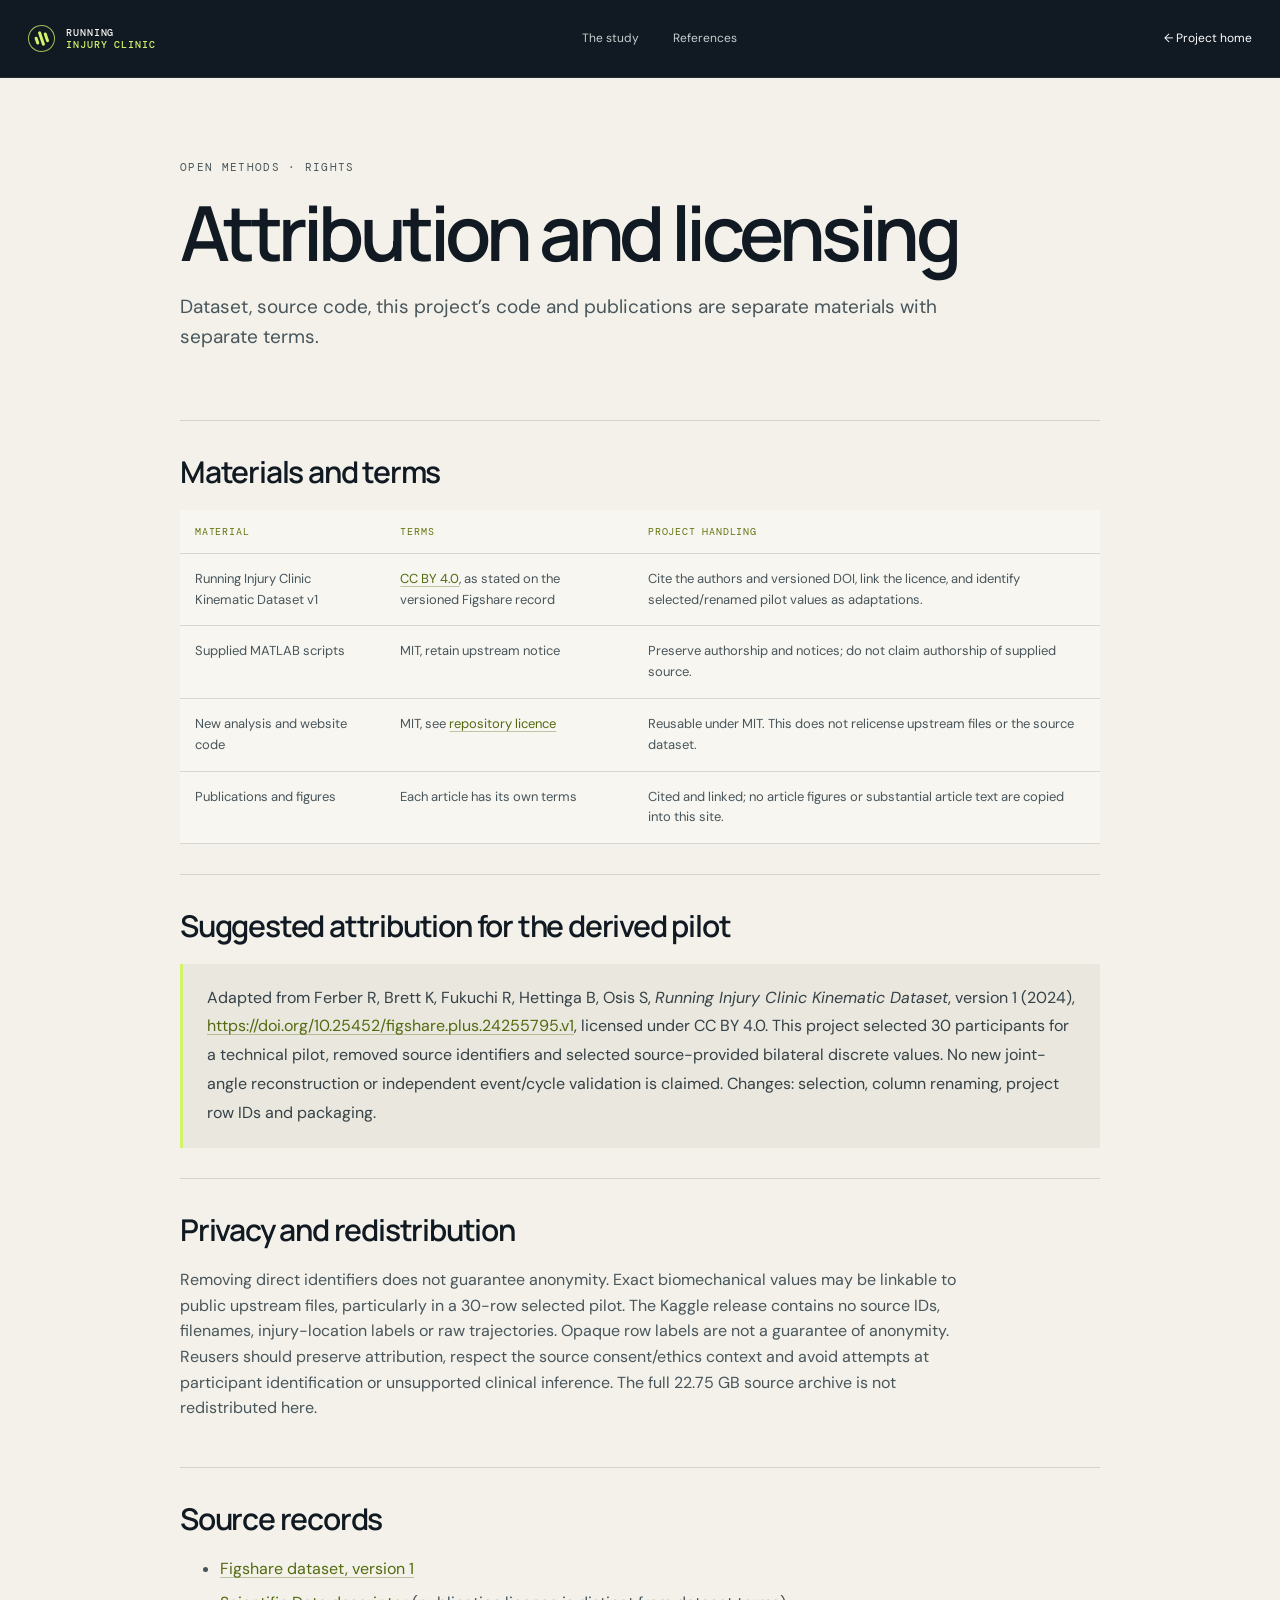
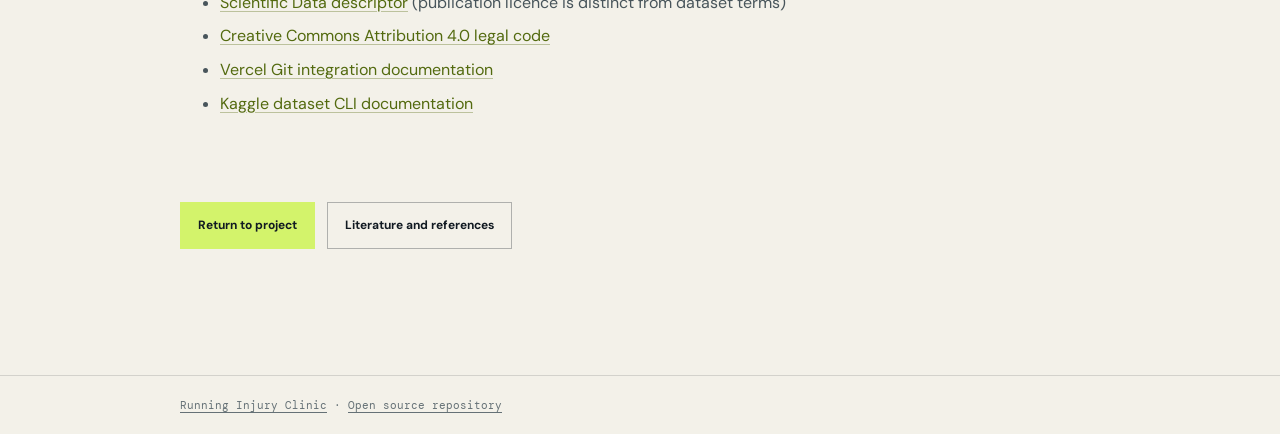
==== site/licenses.html @ 9637da19 "Build reproducible running injury research project" ====
<!doctype html>
<html lang="en"><head><meta charset="utf-8"><meta name="viewport" content="width=device-width, initial-scale=1"><meta name="theme-color" content="#111a22"><title>Attribution & licensing · Running Injury Clinic</title><link rel="stylesheet" href="styles.css"></head>
<body><header class="site-header"><a class="wordmark" href="index.html"><span class="mark" aria-hidden="true"><i></i><i></i><i></i></span><span>RUNNING<br><b>INJURY CLINIC</b></span></a><nav class="main-nav"><a href="index.html#study">The study</a><a href="references.html">References</a></nav><a class="header-link" href="index.html">← Project home</a></header>
<main class="document-page"><p class="eyebrow eyebrow-dark">OPEN METHODS · RIGHTS</p><h1>Attribution and licensing</h1><p class="document-lede">Dataset, source code, this project’s code and publications are separate materials with separate terms.</p><section><h2>Materials and terms</h2><div class="license-table-wrap"><table><thead><tr><th>Material</th><th>Terms</th><th>Project handling</th></tr></thead><tbody><tr><td>Running Injury Clinic Kinematic Dataset v1</td><td><a href="https://creativecommons.org/licenses/by/4.0/">CC BY 4.0</a>, as stated on the versioned Figshare record</td><td>Cite the authors and versioned DOI, link the licence, and identify selected/renamed pilot values as adaptations.</td></tr><tr><td>Supplied MATLAB scripts</td><td>MIT, retain upstream notice</td><td>Preserve authorship and notices; do not claim authorship of supplied source.</td></tr><tr><td>New analysis and website code</td><td>MIT, see <a href="https://github.com/victorgomezadapty/running-injury-clinic/blob/main/LICENSE">repository licence</a></td><td>Reusable under MIT. This does not relicense upstream files or the source dataset.</td></tr><tr><td>Publications and figures</td><td>Each article has its own terms</td><td>Cited and linked; no article figures or substantial article text are copied into this site.</td></tr></tbody></table></div></section><section><h2>Suggested attribution for the derived pilot</h2><blockquote>Adapted from Ferber R, Brett K, Fukuchi R, Hettinga B, Osis S, <i>Running Injury Clinic Kinematic Dataset</i>, version 1 (2024), <a href="https://doi.org/10.25452/figshare.plus.24255795.v1">https://doi.org/10.25452/figshare.plus.24255795.v1</a>, licensed under CC BY 4.0. This project selected 30 participants for a technical pilot, removed source identifiers and selected source-provided bilateral discrete values. No new joint-angle reconstruction or independent event/cycle validation is claimed. Changes: selection, column renaming, project row IDs and packaging.</blockquote></section><section><h2>Privacy and redistribution</h2><p>Removing direct identifiers does not guarantee anonymity. Exact biomechanical values may be linkable to public upstream files, particularly in a 30-row selected pilot. The Kaggle release contains no source IDs, filenames, injury-location labels or raw trajectories. Opaque row labels are not a guarantee of anonymity. Reusers should preserve attribution, respect the source consent/ethics context and avoid attempts at participant identification or unsupported clinical inference. The full 22.75 GB source archive is not redistributed here.</p></section><section><h2>Source records</h2><ul><li><a href="https://doi.org/10.25452/figshare.plus.24255795.v1">Figshare dataset, version 1</a></li><li><a href="https://doi.org/10.1038/s41597-024-04011-7">Scientific Data descriptor</a> (publication licence is distinct from dataset terms)</li><li><a href="https://creativecommons.org/licenses/by/4.0/">Creative Commons Attribution 4.0 legal code</a></li><li><a href="https://vercel.com/docs/git">Vercel Git integration documentation</a></li><li><a href="https://github.com/Kaggle/kaggle-cli/blob/main/docs/datasets.md">Kaggle dataset CLI documentation</a></li></ul></section><p class="document-back"><a class="button button-lime" href="index.html">Return to project</a> <a class="button button-line" href="references.html">Literature and references</a></p></main><footer class="document-footer"><a href="index.html">Running Injury Clinic</a> · <a href="https://github.com/victorgomezadapty/running-injury-clinic">Open source repository</a></footer></body></html>
---- site/styles.css ----
@import url('https://fonts.googleapis.com/css2?family=DM+Mono:wght@400;500&family=DM+Sans:wght@400;500;600;700&family=Manrope:wght@400;500;600;700;800&display=swap');

:root{--ink:#111a22;--ink-soft:#26333d;--paper:#f3f1e9;--paper-2:#e9e7de;--lime:#d3f36b;--teal:#6cc9be;--orange:#f08b62;--muted:#8d999e;--line:rgba(17,26,34,.14);--dark-line:rgba(255,255,255,.15);--sans:'DM Sans',Arial,sans-serif;--display:'Manrope','DM Sans',sans-serif;--mono:'DM Mono',monospace;--content:1180px}
*{box-sizing:border-box}html{scroll-behavior:smooth;scroll-padding-top:90px}body{margin:0;background:var(--paper);color:var(--ink);font-family:var(--sans);font-size:16px;line-height:1.6;-webkit-font-smoothing:antialiased}a{color:inherit;text-decoration:none}button,input{font:inherit}button:focus-visible,a:focus-visible,input:focus-visible{outline:3px solid var(--orange);outline-offset:4px}.skip-link{position:absolute;left:12px;top:-60px;background:var(--lime);color:var(--ink);padding:10px 14px;z-index:99}.skip-link:focus{top:12px}
.site-header{height:78px;background:var(--ink);color:#f4f5ef;display:flex;align-items:center;justify-content:space-between;padding:0 max(28px,calc((100vw - 1370px)/2));position:sticky;top:0;z-index:30;border-bottom:1px solid rgba(255,255,255,.08)}.wordmark{display:flex;align-items:center;gap:11px;font:500 10px/1.2 var(--mono);letter-spacing:.09em}.wordmark b{font-weight:500;color:var(--lime)}.mark{width:27px;height:27px;border:1px solid rgba(211,243,107,.75);border-radius:50%;display:flex;align-items:center;justify-content:center;gap:2px;transform:rotate(-19deg)}.mark i{display:block;width:3px;border-radius:4px;background:var(--lime)}.mark i:nth-child(1){height:8px}.mark i:nth-child(2){height:15px}.mark i:nth-child(3){height:10px}.main-nav{display:flex;align-items:center;gap:34px}.main-nav a,.header-link{font-size:12px;color:#c7ced0;transition:color .2s}.main-nav a:hover,.header-link:hover{color:var(--lime)}.header-actions{display:flex;align-items:center;gap:22px}.language-toggle{border:1px solid rgba(255,255,255,.25);border-radius:20px;background:transparent;color:var(--lime);padding:6px 10px;font:11px var(--mono);cursor:pointer}.header-link{color:#fff}.header-link span{color:var(--lime);margin-left:4px}.menu-toggle,.mobile-nav{display:none}
.hero{min-height:680px;background:var(--ink);color:#f6f5ef;display:grid;grid-template-columns:minmax(360px,.88fr) minmax(430px,1.12fr);column-gap:4vw;padding:94px max(40px,calc((100vw - 1250px)/2)) 55px;position:relative;overflow:hidden}.hero:before{content:"";position:absolute;width:650px;height:650px;top:-395px;left:-250px;border-radius:50%;border:1px solid rgba(211,243,107,.12);box-shadow:0 0 0 50px rgba(211,243,107,.025),0 0 0 100px rgba(211,243,107,.018);pointer-events:none}.hero-copy{align-self:center;z-index:2;padding-bottom:40px}.eyebrow{font:11px var(--mono);letter-spacing:.12em;color:var(--lime);margin:0 0 20px;display:flex;align-items:center;gap:9px}.status-dot{display:inline-block;width:7px;height:7px;border-radius:50%;background:var(--lime);box-shadow:0 0 12px rgba(211,243,107,.75);flex:none}.hero h1{font:600 clamp(40px,5.3vw,70px)/1.035 var(--display);letter-spacing:-.058em;max-width:620px;margin:0 0 24px}.hero-lede{max-width:520px;font-size:17px;line-height:1.65;color:#bdc5c5;margin:0}.hero-buttons{display:flex;gap:12px;flex-wrap:wrap;margin-top:33px}.button{min-height:47px;display:inline-flex;align-items:center;justify-content:center;gap:24px;padding:0 17px;font-size:12px;font-weight:700;border:1px solid transparent;transition:transform .2s,background .2s,border-color .2s}.button:hover{transform:translateY(-2px)}.button-lime{background:var(--lime);color:var(--ink)}.button-ghost{border-color:rgba(255,255,255,.24);color:#f5f6f0}.button-ghost:hover{border-color:var(--lime)}.button-ghost span:last-child,.button-lime span:last-child{font-size:17px}.scope-stamp{margin:45px 0 0;display:flex;align-items:center;gap:11px;color:#99a4a6;font:10px var(--mono);letter-spacing:.05em}.stamp-line{height:1px;width:34px;background:var(--orange)}.hero-visual{align-self:center;position:relative;background:radial-gradient(ellipse at 51% 49%,rgba(211,243,107,.1),transparent 57%);border:1px solid rgba(255,255,255,.13);border-radius:24px;padding:10px 12px 9px;margin-top:6px;box-shadow:0 25px 80px rgba(0,0,0,.2)}.visual-topline{display:flex;justify-content:space-between;padding:8px 13px;color:#9eaaab;font:9px var(--mono);letter-spacing:.09em}.runner-svg{display:block;width:100%;overflow:visible}.ghost-path{fill:none;stroke:var(--teal);stroke-width:2;stroke-dasharray:4 7;opacity:.45}.runner-head{fill:var(--lime)}.torso{fill:var(--lime)}.pelvis{fill:var(--teal)}.runner-svg .arm,.runner-svg .leg{fill:none;stroke:#f4f4ed;stroke-width:11;stroke-linecap:round;stroke-linejoin:round}.runner-svg .leg-back{stroke:#95a5a7}.runner-svg .joint{fill:var(--orange);stroke:var(--ink);stroke-width:2}.shoe{fill:var(--orange)}.runner-torso{animation:body-bob .62s ease-in-out infinite alternate;transform-origin:275px 160px}.arm-front{transform-origin:291px 119px;animation:arm-front .62s ease-in-out infinite alternate}.arm-back{transform-origin:259px 116px;animation:arm-back .62s ease-in-out infinite alternate}.leg-front{transform-origin:273px 180px;animation:leg-front .62s ease-in-out infinite alternate}.leg-back{transform-origin:273px 180px;animation:leg-back .62s ease-in-out infinite alternate}.shoe-front{transform-origin:376px 275px;animation:shoe-front .62s ease-in-out infinite alternate}.shoe-back{transform-origin:160px 250px;animation:shoe-back .62s ease-in-out infinite alternate}.orbit{transform-origin:282px 183px;animation:orbit 20s linear infinite}.orbit-b{animation-direction:reverse;animation-duration:14s}.scan-line{stroke:var(--lime);stroke-opacity:.6;stroke-width:1;stroke-dasharray:48 800;animation:scan 5s linear infinite}.track-point{fill:var(--lime);filter:drop-shadow(0 0 6px rgba(211,243,107,.8))}.point-b{fill:var(--orange)}.svg-label{font:8px var(--mono);fill:#9da9a9;letter-spacing:.05em}.cycle-control{display:flex;align-items:center;gap:14px;padding:4px 12px 8px}.play-toggle{width:29px;height:29px;border:1px solid rgba(211,243,107,.6);border-radius:50%;background:transparent;color:var(--lime);cursor:pointer;font-size:11px;flex:none}.play-icon{display:none}.play-toggle.is-paused .pause-icon{display:none}.play-toggle.is-paused .play-icon{display:block;font-size:9px;padding-left:2px}.runner-paused .runner-torso,.runner-paused .arm,.runner-paused .leg,.runner-paused .shoe,.runner-paused .orbit,.runner-paused .scan-line{animation-play-state:paused}.cycle-track-wrap{flex:1}.cycle-state{display:flex;justify-content:space-between;align-items:center;margin-bottom:4px}.cycle-state span{font:9px var(--mono);color:#99a6a6;letter-spacing:.05em}.cycle-state strong{color:#f6f6ef;font-size:11px}.cycle-track-wrap input{width:100%;height:4px;appearance:none;background:linear-gradient(90deg,var(--lime) var(--progress,25%),rgba(255,255,255,.19) var(--progress,25%));border-radius:5px;display:block;cursor:pointer}.cycle-track-wrap input::-webkit-slider-thumb{appearance:none;width:12px;height:12px;border-radius:50%;background:var(--orange);border:2px solid var(--ink);box-shadow:0 0 0 1px var(--orange)}.cycle-track-wrap input::-moz-range-thumb{width:9px;height:9px;border-radius:50%;background:var(--orange);border:2px solid var(--ink);box-shadow:0 0 0 1px var(--orange)}.cycle-number{font:10px var(--mono);color:#7e8b8d}.illustration-note{margin:0;padding:0 12px 7px;color:#7c898b;font-size:9px}.hero-bottom{position:absolute;bottom:22px;left:max(40px,calc((100vw - 1250px)/2));right:max(40px,calc((100vw - 1250px)/2));display:flex;justify-content:space-between;color:#7f8b8e;font:9px var(--mono);letter-spacing:.08em}.hero-bottom i{color:var(--orange);font-style:normal}
@keyframes body-bob{to{transform:translateY(-5px) rotate(2deg)}}@keyframes arm-front{to{transform:rotate(-19deg)}}@keyframes arm-back{to{transform:rotate(19deg)}}@keyframes leg-front{to{transform:rotate(-26deg)}}@keyframes leg-back{to{transform:rotate(23deg)}}@keyframes shoe-front{to{transform:translate(-5px,-4px) rotate(-8deg)}}@keyframes shoe-back{to{transform:translate(5px,4px) rotate(7deg)}}@keyframes orbit{to{transform:rotate(360deg)}}@keyframes scan{0%{stroke-dashoffset:850}100%{stroke-dashoffset:0}}
.metrics-band{display:grid;grid-template-columns:1.08fr repeat(3,1fr) 1.22fr;background:var(--lime);padding:25px max(40px,calc((100vw - 1250px)/2));gap:22px;align-items:center}.metric-intro span,.metric-status .status-pill{font:10px var(--mono);letter-spacing:.1em;color:#53620e}.metric-intro p{font:600 13px/1.35 var(--display);margin:8px 0 0;max-width:180px}.metric{padding-left:18px;border-left:1px solid rgba(17,26,34,.2);display:flex;flex-direction:column}.metric strong{font:600 31px/1 var(--display);letter-spacing:-.05em}.metric>span{font-size:11px;margin-top:5px}.metric small{font:9px var(--mono);color:#596534;margin-top:5px}.metric-status{padding-left:18px;border-left:1px solid rgba(17,26,34,.2)}.status-pill{display:inline-block;border:1px solid currentColor;border-radius:30px;padding:6px 9px;font:9px var(--mono);letter-spacing:.07em;color:#f08b62}.metric-status .status-pill{color:#57430d}.metric-status p{font-size:11px;line-height:1.4;margin:8px 0 0;max-width:220px}
.section{max-width:var(--content);margin:0 auto;padding:120px 44px;display:grid;grid-template-columns:150px 1fr;gap:55px}.section-aside{display:flex;flex-direction:column;justify-content:space-between;padding:9px 0 0}.section-index{font:10px var(--mono);color:#788386;letter-spacing:.1em}.vertical-note{writing-mode:vertical-rl;transform:rotate(180deg);align-self:flex-start;font:9px var(--mono);color:#a3aaa8;letter-spacing:.1em}.section-main{max-width:970px}.eyebrow-dark{color:#61740d}.section h2,.cohort-heading h2,.speed-copy h2,.evidence-top h2,.limits-heading h2,.reproduce-copy h2{font:600 clamp(34px,4vw,54px)/1.08 var(--display);letter-spacing:-.055em;margin:0;max-width:840px}.section h2 em{font-family:Georgia,serif;font-weight:400}.study-grid{display:grid;grid-template-columns:1.2fr .8fr;gap:44px;margin:32px 0 44px}.study-lede{font-size:17px;line-height:1.75;color:#46535a;max-width:590px;margin:0}.callout{border-left:2px solid var(--orange);padding:2px 0 2px 18px;display:flex;gap:12px;align-items:flex-start}.callout-icon{font-size:20px;color:var(--orange);line-height:1}.callout p{font-size:13px;line-height:1.55;margin:0;color:#414d52}.study-facts{display:grid;grid-template-columns:repeat(4,1fr);border-top:1px solid var(--line);border-bottom:1px solid var(--line)}.study-facts div{padding:17px 14px 18px 0;display:flex;flex-direction:column;gap:8px}.study-facts div+div{padding-left:16px;border-left:1px solid var(--line)}.study-facts span{font:9px var(--mono);letter-spacing:.08em;color:#748084}.study-facts strong{font-size:13px;line-height:1.35;font-weight:600}
.cohort-section{background:var(--ink);color:#f4f3ec;padding:82px max(40px,calc((100vw - 1250px)/2)) 62px}.cohort-heading{display:flex;justify-content:space-between;gap:35px;align-items:flex-end;margin:0 auto 44px;max-width:var(--content)}.cohort-heading .eyebrow{color:var(--lime)}.cohort-heading h2{font-size:40px}.cohort-heading>p{color:#a8b3b2;font-size:13px;line-height:1.6;max-width:340px;margin:0 0 4px}.cohort-flow{max-width:var(--content);display:grid;grid-template-columns:1fr 55px 1.15fr 55px 1fr;align-items:stretch;margin:0 auto}.flow-card{position:relative;min-height:232px;border:1px solid rgba(255,255,255,.17);border-radius:15px;padding:24px 21px 18px;overflow:hidden}.flow-source{background:rgba(255,255,255,.035)}.flow-candidate{background:rgba(211,243,107,.06);border-color:rgba(211,243,107,.52)}.flow-pilot{background:rgba(108,201,190,.055);border-color:rgba(108,201,190,.32)}.flow-step{position:absolute;right:17px;top:15px;font:11px var(--mono);color:#819092}.flow-kicker{font:9px var(--mono);letter-spacing:.1em;color:#95a2a3;display:block}.flow-card strong{display:block;font:600 46px/1 var(--display);letter-spacing:-.05em;margin:18px 0 8px}.flow-card p{font-size:12px;color:#bbc3c2;line-height:1.5;min-height:38px;margin:0}.flow-foot{display:flex;align-items:center;justify-content:space-between;color:#849394;font:9px var(--mono);margin-top:18px}.flow-candidate .flow-foot{color:#c4d292}.flow-arrow{font-size:25px;color:var(--orange);text-align:center;align-self:center}.stack-bar{height:5px;display:flex;margin-top:20px;border-radius:5px;overflow:hidden;background:#334048}.stack-bar i{width:28.1%;background:var(--teal)}.stack-bar b{flex:1;background:var(--orange)}.flow-foot .status-dot{width:6px;height:6px}.cohort-caption{max-width:var(--content);margin:23px auto 0;color:#899699;font:10px/1.5 var(--mono)}
.speed-section{padding:100px max(40px,calc((100vw - 1160px)/2));background:#e5e5d9;display:grid;grid-template-columns:1fr .92fr;gap:10vw;align-items:center}.speed-copy{max-width:530px}.speed-copy .eyebrow{color:#63780a}.speed-copy h2{font-size:47px}.speed-copy>p:not(.eyebrow){font-size:14px;color:#536066;line-height:1.75;margin:20px 0}.text-link{font-size:12px;font-weight:700;border-bottom:1px solid var(--ink);padding-bottom:5px}.text-link span:last-child{color:#61740d}.speed-chart{background:var(--paper);border-radius:15px;padding:24px 25px 17px;box-shadow:0 16px 50px rgba(17,26,34,.06)}.chart-heading{display:flex;justify-content:space-between;color:#758183;font:9px var(--mono);letter-spacing:.07em;padding-bottom:23px;border-bottom:1px solid var(--line)}.chart-row{display:grid;grid-template-columns:82px 1fr 43px;gap:12px;align-items:center;margin:22px 0}.chart-label{display:flex;align-items:center;gap:8px;font-size:11px}.legend-dot{width:8px;height:8px;border-radius:50%}.healthy{background:var(--teal)}.injured{background:var(--orange)}.bar-rail{height:10px;border-radius:10px;background:#e0e1d7;overflow:hidden}.speed-bar{display:block;height:100%;width:var(--bar);border-radius:inherit;transform-origin:left;animation:bar-grow 1.2s cubic-bezier(.2,.8,.2,1) both}.healthy-bar{background:var(--teal)}.injured-bar{background:var(--orange);animation-delay:.15s}.chart-row>strong{font:500 13px var(--mono)}.chart-scale{display:flex;justify-content:space-between;color:#909b99;font:9px var(--mono);margin-left:94px;padding-right:50px}.chart-note{border-top:1px solid var(--line);padding-top:14px;font-size:10px;color:#7c8788;margin:17px 0 0}.speed-chart.is-visible .speed-bar{animation-play-state:running}@keyframes bar-grow{from{transform:scaleX(0)}to{transform:scaleX(1)}}
.methods-section{padding-top:118px;padding-bottom:125px}.section-intro{font-size:15px;line-height:1.75;color:#647076;max-width:700px;margin:22px 0 35px}.method-grid{display:grid;grid-template-columns:repeat(2,1fr);border-top:1px solid var(--line);border-left:1px solid var(--line)}.method-card{position:relative;min-height:200px;padding:24px 25px 21px;border-right:1px solid var(--line);border-bottom:1px solid var(--line)}.method-number{font:11px var(--mono);color:#9ba5a1}.method-card h3{font:600 19px var(--display);letter-spacing:-.03em;margin:13px 0 8px}.method-card p{font-size:12px;line-height:1.6;color:#667176;margin:0 0 20px;max-width:360px}.method-tag{display:flex;align-items:center;gap:7px;color:#7a8585;font:9px var(--mono);letter-spacing:.05em}.method-pending .method-tag{color:#a4573e}.method-pending .method-tag i{width:6px;height:6px;background:var(--orange);border-radius:50%;animation:pulse 1.6s infinite}@keyframes pulse{50%{opacity:.3;box-shadow:0 0 0 5px rgba(240,139,98,.08)}}.pilot-result{margin-top:28px;background:#e7e7dd;border-radius:12px;padding:20px 22px}.pilot-result-head{display:flex;align-items:center;justify-content:space-between;gap:10px;padding-bottom:12px;border-bottom:1px solid rgba(17,26,34,.13);font:9px var(--mono);letter-spacing:.07em;color:#647173}.status-soft{color:#66740c}.result-row{display:flex;justify-content:space-between;gap:14px;padding:12px 0;border-bottom:1px solid rgba(17,26,34,.09);font-size:12px}.result-row strong{font:500 12px var(--mono)}.warning-value{color:#bb583e}.pilot-result>p{font-size:10px;color:#718080;line-height:1.55;margin:14px 0 0}
.evidence-section{background:var(--ink);color:#f5f5ee;padding:100px max(40px,calc((100vw - 1250px)/2)) 90px}.evidence-top{max-width:var(--content);margin:0 auto 43px;display:flex;justify-content:space-between;gap:45px;align-items:flex-end}.evidence-top .eyebrow{color:var(--lime)}.evidence-top h2{font-size:48px}.evidence-top>p{max-width:405px;font-size:13px;line-height:1.65;color:#aeb8b7;margin:0 0 5px}.evidence-grid{max-width:var(--content);margin:0 auto;display:grid;grid-template-columns:repeat(3,1fr);gap:12px}.evidence-card{min-height:250px;padding:24px 22px 21px;border:1px solid rgba(255,255,255,.16);border-radius:12px;display:flex;flex-direction:column;transition:transform .2s,border-color .2s,background .2s}.evidence-card:hover{transform:translateY(-4px);border-color:rgba(211,243,107,.55);background:rgba(255,255,255,.025)}.evidence-featured{background:rgba(211,243,107,.05);border-color:rgba(211,243,107,.5)}.evidence-label{font:9px var(--mono);letter-spacing:.08em;color:var(--lime)}.evidence-card h3{font:600 19px/1.27 var(--display);letter-spacing:-.035em;margin:18px 0 10px;max-width:350px}.evidence-card p{font-size:11px;line-height:1.65;color:#aeb8b7;margin:0 0 18px}.evidence-card a{font-size:10px;color:#d3f36b;margin-top:auto}.evidence-card a span{font-size:13px}.discussion-note{max-width:var(--content);margin:31px auto 0;padding:17px 19px;border-left:2px solid var(--orange);background:rgba(255,255,255,.04);display:grid;grid-template-columns:20px 1fr auto;gap:13px;align-items:start}.discussion-note>span{color:var(--orange);font-size:18px}.discussion-note p{margin:0;color:#bec6c4;font-size:11px;line-height:1.6}.discussion-note p b{color:#f2f2ea}.discussion-note>a{font-size:10px;color:var(--lime);white-space:nowrap}
.limits-section{padding:90px max(40px,calc((100vw - 1160px)/2));background:var(--paper-2)}.limits-heading{max-width:var(--content);margin:0 auto 36px}.limits-heading .eyebrow{color:#61740d}.limits-heading h2{font-size:42px;max-width:680px}.limits-columns{max-width:var(--content);margin:0 auto;display:grid;grid-template-columns:1fr 1fr;gap:14px}.limits-columns>div{background:var(--paper);padding:24px 25px 26px;border-radius:12px}.limit-mark{display:inline-flex;width:25px;height:25px;align-items:center;justify-content:center;border-radius:50%;font-size:17px}.limit-mark.yes{background:var(--lime)}.limit-mark.no{background:#f3c6b5;color:#914b35}.limits-columns h3{font:600 19px var(--display);margin:12px 0}.limits-columns ul{margin:0;padding-left:18px;color:#5f6b6f;font-size:12px;line-height:1.7}.limits-columns li+li{margin-top:7px}
.reproduce-section{background:#dfe8d2;padding:100px max(40px,calc((100vw - 1160px)/2));display:grid;grid-template-columns:1fr .9fr;gap:8vw;align-items:center}.reproduce-copy{max-width:510px}.reproduce-copy .eyebrow{color:#61740d}.reproduce-copy h2{font-size:43px}.reproduce-copy>p:not(.eyebrow){font-size:13px;line-height:1.7;color:#59675e;margin:19px 0 24px}.repro-buttons{display:flex;gap:10px;flex-wrap:wrap}.button-line{border-color:rgba(17,26,34,.3);color:var(--ink)}.button-line:hover{border-color:var(--ink);background:rgba(255,255,255,.24)}.license-note{border-top:1px solid rgba(17,26,34,.15);margin-top:27px;padding-top:18px;display:grid;grid-template-columns:25px 1fr;gap:10px}.license-icon{font:17px var(--mono);color:#60740c}.license-note p{font-size:10px;line-height:1.55;color:#667168;margin:0}.license-note p strong{color:#36433b}.license-note>a{grid-column:2;font-size:10px;font-weight:700;margin-top:2px}.repro-card{background:var(--ink);color:#edf1e9;padding:21px 22px;border-radius:14px;box-shadow:0 16px 42px rgba(17,26,34,.12)}.repro-card-head{display:flex;justify-content:space-between;padding:0 0 17px;border-bottom:1px solid rgba(255,255,255,.13);font:9px var(--mono);letter-spacing:.08em;color:#adb8b5}.copy-status{color:var(--lime)}.terminal-line{display:grid;grid-template-columns:25px 1fr auto;gap:10px;padding:15px 0;border-bottom:1px solid rgba(255,255,255,.1);align-items:center}.terminal-line>span{font:9px var(--mono);color:#718184}.terminal-line code{font:10px var(--mono);color:#d4ddd5;white-space:nowrap;overflow:hidden;text-overflow:ellipsis}.terminal-wait code{color:#efb095}.terminal-wait i{font:8px var(--mono);font-style:normal;color:#e7a183;border:1px solid rgba(240,139,98,.45);border-radius:10px;padding:3px 6px}.repro-foot{display:flex;justify-content:space-between;gap:10px;color:#829090;font:8px var(--mono);letter-spacing:.05em;padding-top:17px}.repro-card>p{font-size:10px;color:#9aa7a5;line-height:1.5;margin:15px 0 0}
.site-footer{background:#0c1319;color:#c5ccca;padding:36px max(40px,calc((100vw - 1250px)/2)) 20px}.footer-top{display:grid;grid-template-columns:1fr 1.2fr 1fr;align-items:center;padding-bottom:29px;border-bottom:1px solid rgba(255,255,255,.13);gap:20px}.wordmark-footer{color:#f6f4ec}.footer-top>p{font-size:11px;color:#829092;margin:0}.footer-portfolio{justify-self:end;font-size:10px;color:var(--lime)}.footer-bottom{display:flex;justify-content:space-between;gap:18px;align-items:center;padding-top:17px;color:#798587;font:9px var(--mono)}.footer-bottom a{color:#a8b3b0}.footer-bottom a:hover{color:var(--lime)}.footer-bottom>span:nth-child(2){display:flex;gap:9px;align-items:center}.footer-bottom>span:nth-child(2) a:first-child{color:#a8b3b0}
.reveal{opacity:0;transform:translateY(14px);transition:opacity .6s ease,transform .6s ease}.reveal.is-visible{opacity:1;transform:none}
@media(max-width:1050px){.hero{grid-template-columns:1fr 1fr;padding-top:70px}.metrics-band{grid-template-columns:repeat(4,1fr)}.metric-intro{grid-column:1/-1}.metric-intro p{max-width:none}.metric-status{grid-column:span 2}.section{grid-template-columns:90px 1fr;gap:35px;padding-left:35px;padding-right:35px}.cohort-flow{grid-template-columns:1fr 30px 1.15fr 30px 1fr}.flow-card{padding:20px 15px}.flow-card strong{font-size:40px}.speed-section,.reproduce-section{gap:5vw}.evidence-section{padding-left:35px;padding-right:35px}}
@media(max-width:760px){html{scroll-padding-top:70px}.site-header{height:66px;padding:0 19px}.main-nav,.header-link{display:none}.header-actions{gap:13px}.menu-toggle{display:flex;width:33px;height:33px;border:1px solid rgba(255,255,255,.2);border-radius:50%;background:transparent;flex-direction:column;justify-content:center;align-items:center;gap:5px}.menu-toggle span{height:1px;width:12px;background:#f2f2ed}.mobile-nav{display:flex;position:fixed;top:66px;left:0;right:0;z-index:29;background:#17222a;padding:18px 22px 24px;flex-direction:column;gap:15px;border-top:1px solid rgba(255,255,255,.12);box-shadow:0 20px 30px rgba(0,0,0,.2)}.mobile-nav[hidden]{display:none}.mobile-nav a{font-size:14px;color:#e2e7e4}.hero{display:flex;flex-direction:column;padding:66px 20px 66px;gap:37px;min-height:auto}.hero-copy{padding:0}.hero h1{font-size:clamp(40px,12vw,61px);max-width:560px}.hero-lede{font-size:15px}.hero-buttons{gap:9px;margin-top:25px}.button{min-height:44px;padding:0 13px;gap:15px;font-size:11px}.scope-stamp{margin-top:26px;font-size:9px}.hero-visual{width:100%;margin:0}.visual-topline{font-size:8px}.runner-svg{max-height:300px}.hero-bottom{left:20px;right:20px;bottom:18px;font-size:7px;gap:12px}.metrics-band{grid-template-columns:repeat(2,1fr);padding:25px 20px;gap:22px 14px}.metric-intro{grid-column:1/-1}.metric-intro p{font-size:12px}.metric{padding-left:11px}.metric:nth-of-type(2){border-left:0;padding-left:0}.metric strong{font-size:27px}.metric>span{font-size:10px}.metric-status{grid-column:1/-1;padding-left:0;border-left:0;border-top:1px solid rgba(17,26,34,.2);padding-top:15px}.section{display:block;padding:77px 21px}.section-aside{display:block;margin-bottom:25px}.vertical-note{display:none}.section h2,.cohort-heading h2,.evidence-top h2,.limits-heading h2{font-size:36px}.study-grid{grid-template-columns:1fr;gap:22px;margin:23px 0 28px}.study-lede{font-size:15px}.study-facts{grid-template-columns:1fr 1fr}.study-facts div{padding:13px 8px 14px 0}.study-facts div+div{padding-left:11px}.study-facts div:nth-child(3){border-left:0;padding-left:0;border-top:1px solid var(--line)}.study-facts div:nth-child(4){border-top:1px solid var(--line)}.study-facts strong{font-size:12px}.cohort-section{padding:70px 21px 43px}.cohort-heading{display:block;margin-bottom:29px}.cohort-heading h2{font-size:35px}.cohort-heading>p{margin-top:16px}.cohort-flow{display:flex;flex-direction:column;gap:5px}.flow-card{min-height:190px;padding:21px 19px}.flow-card strong{font-size:41px;margin:13px 0 5px}.flow-card p{min-height:0}.flow-arrow{transform:rotate(90deg);font-size:19px;line-height:1.3}.cohort-caption{font-size:9px}.speed-section{padding:73px 21px;display:block}.speed-copy h2,.reproduce-copy h2{font-size:38px}.speed-chart{margin-top:28px;padding:20px 17px 16px}.chart-row{grid-template-columns:72px 1fr 39px;gap:9px}.chart-scale{margin-left:81px;padding-right:44px}.methods-section{padding-top:75px;padding-bottom:75px}.section-intro{font-size:14px}.method-grid{grid-template-columns:1fr}.method-card{min-height:0;padding:19px 17px}.method-card p{max-width:500px}.pilot-result{padding:17px 15px}.result-row{font-size:10px}.result-row strong{font-size:10px}.evidence-section{padding:72px 21px 65px}.evidence-top{display:block;margin-bottom:28px}.evidence-top>p{margin-top:15px}.evidence-grid{grid-template-columns:1fr}.evidence-card{min-height:0;padding:21px 18px}.evidence-card h3{margin-top:12px}.discussion-note{grid-template-columns:20px 1fr;margin-top:21px;padding:15px 13px}.discussion-note>a{grid-column:2;white-space:normal}.limits-section{padding:71px 21px}.limits-heading h2{font-size:36px}.limits-columns{grid-template-columns:1fr;gap:10px}.limits-columns>div{padding:20px 18px}.reproduce-section{padding:73px 21px;display:block}.repro-card{margin-top:30px;padding:18px 15px}.terminal-line{grid-template-columns:20px 1fr auto;gap:7px}.terminal-line code{font-size:9px}.repro-foot{font-size:7px}.footer-top{grid-template-columns:1fr;gap:17px;padding-bottom:22px}.footer-top>p{max-width:260px}.footer-portfolio{justify-self:start}.footer-bottom{flex-direction:column;align-items:flex-start;font-size:8px}.footer-bottom>span:nth-child(2){flex-wrap:wrap}.back-top{align-self:flex-end}}
@media(prefers-reduced-motion:reduce){*,*::before,*::after{scroll-behavior:auto!important;animation-duration:.01ms!important;animation-iteration-count:1!important;transition-duration:.01ms!important}.reveal{opacity:1;transform:none}}

/* Long-form citation pages share the visual system without the dashboard layout. */
.document-page{width:min(920px,calc(100% - 44px));margin:0 auto;padding:82px 0 110px}.document-page h1{font:600 clamp(42px,7vw,76px)/1.02 var(--display);letter-spacing:-.06em;max-width:840px;margin:0 0 20px}.document-lede{font-size:19px;line-height:1.6;color:#536066;max-width:740px;margin:0 0 68px}.document-page section{border-top:1px solid var(--line);padding:34px 0 30px}.document-page h2{font:600 30px/1.15 var(--display);letter-spacing:-.04em;margin:0 0 20px}.document-page h3{font:700 17px/1.35 var(--display);margin:30px 0 7px}.document-page p,.document-page li{max-width:780px;color:#48555b}.document-page li{padding:0 0 8px}.document-page a:not(.button){color:#536a0f;text-decoration:underline;text-decoration-color:rgba(83,106,15,.35);text-underline-offset:3px}.document-page a:not(.button):hover{text-decoration-color:currentColor}.reference-list li{padding-bottom:15px}.document-page blockquote{margin:0;padding:20px 24px;border-left:3px solid var(--lime);background:var(--paper-2);color:#354147;line-height:1.8}.license-table-wrap{overflow-x:auto}.license-table-wrap table{border-collapse:collapse;width:100%;min-width:680px;background:rgba(255,255,255,.3)}.license-table-wrap th,.license-table-wrap td{text-align:left;vertical-align:top;padding:15px;border-bottom:1px solid var(--line);font-size:13px}.license-table-wrap th{font:10px var(--mono);letter-spacing:.08em;text-transform:uppercase;color:#65720c}.license-table-wrap td{color:#48555b}.document-back{display:flex;gap:12px;flex-wrap:wrap;margin-top:32px}.document-footer{border-top:1px solid var(--line);padding:22px max(22px,calc((100% - 920px)/2));font:11px var(--mono);color:#657176}.document-footer a{text-decoration:underline;text-underline-offset:3px}
@media(max-width:760px){.document-page{width:calc(100% - 38px);padding:55px 0 75px}.document-lede{font-size:16px;margin-bottom:45px}.document-page h2{font-size:25px}.document-page blockquote{padding:16px}.document-footer{line-height:2}}
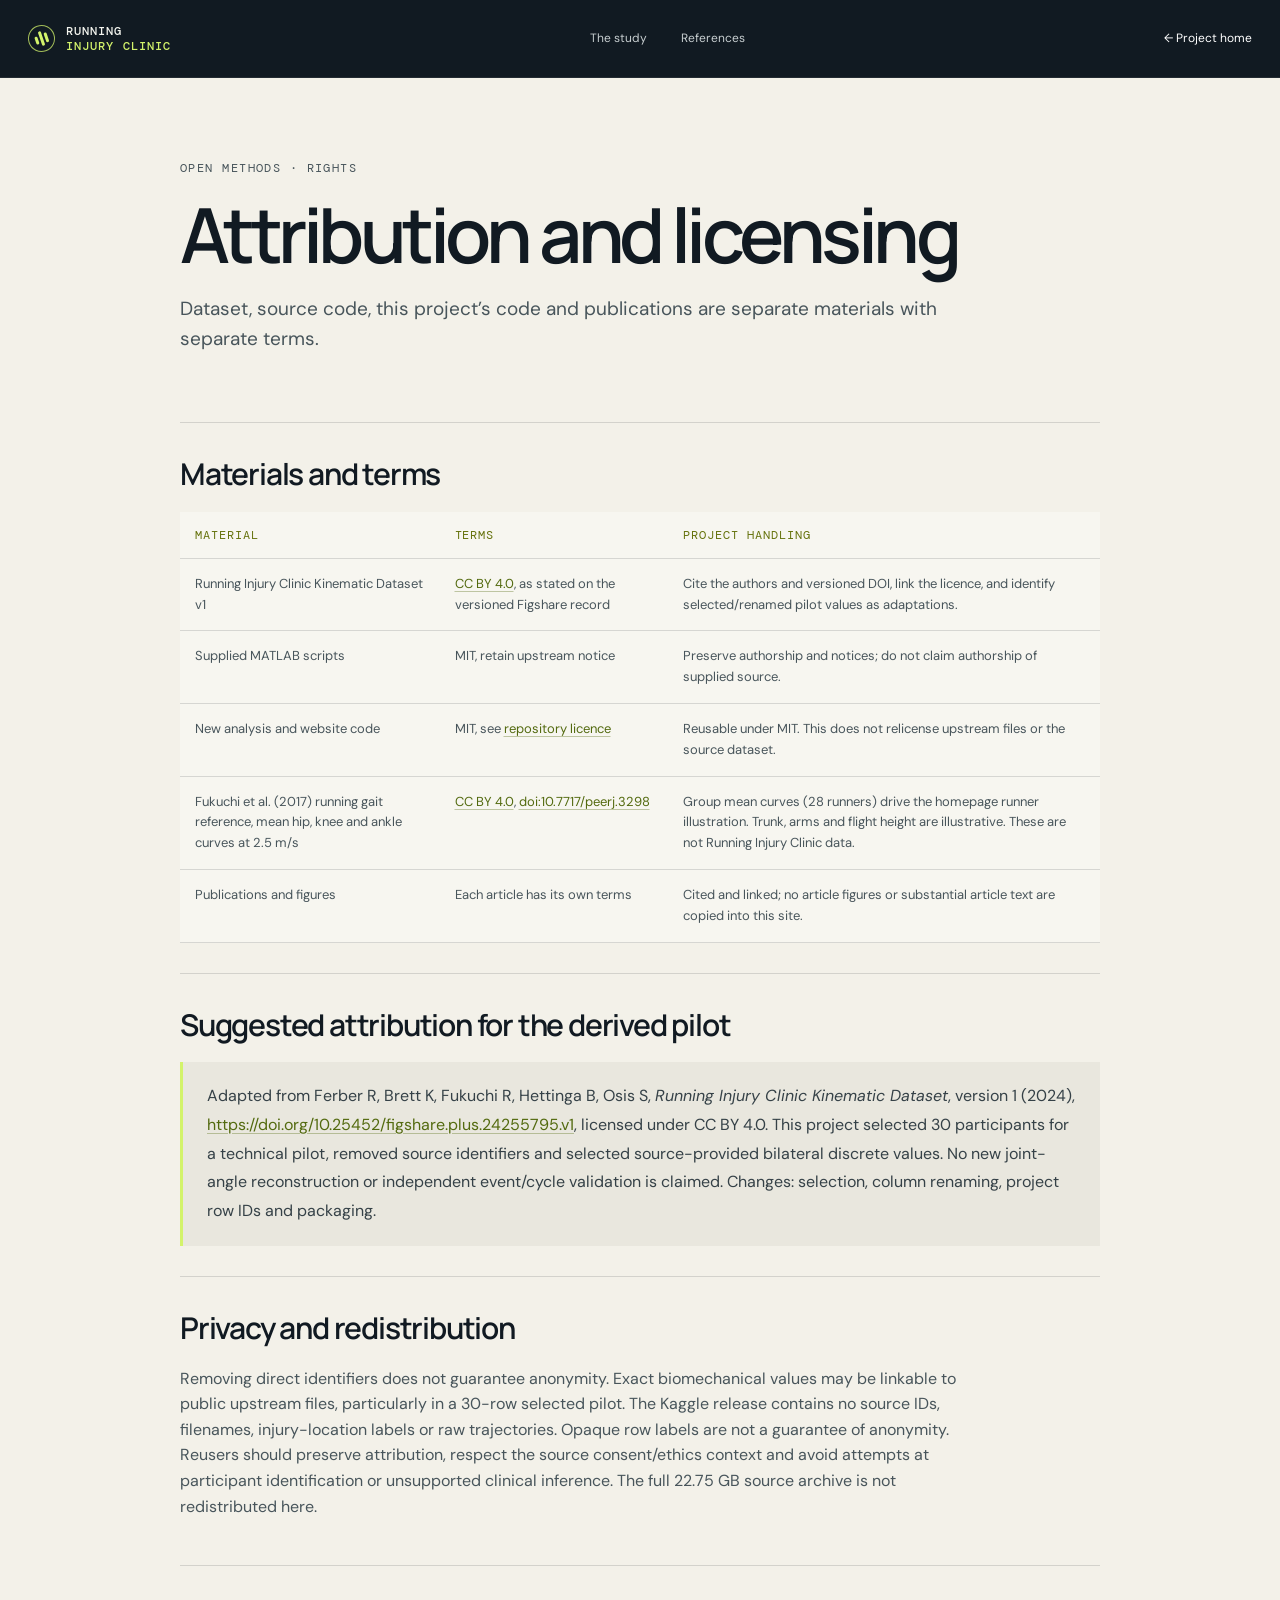
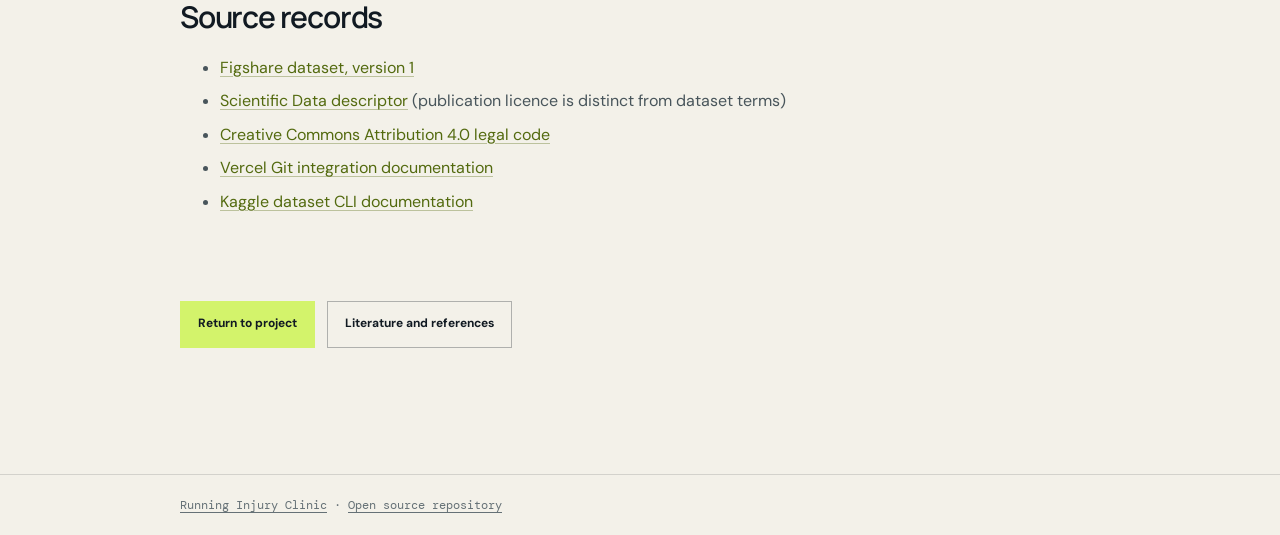
==== commit fe9bc7d3: "Design pass: ES default and EN restore, Fukuchi-driven runner, 12px floor, covariate balance and lab" ====
--- a/site/licenses.html
+++ b/site/licenses.html
@@ -1,4 +1,4 @@
 <!doctype html>
 <html lang="en"><head><meta charset="utf-8"><meta name="viewport" content="width=device-width, initial-scale=1"><meta name="theme-color" content="#111a22"><title>Attribution & licensing · Running Injury Clinic</title><link rel="stylesheet" href="styles.css"></head>
 <body><header class="site-header"><a class="wordmark" href="index.html"><span class="mark" aria-hidden="true"><i></i><i></i><i></i></span><span>RUNNING<br><b>INJURY CLINIC</b></span></a><nav class="main-nav"><a href="index.html#study">The study</a><a href="references.html">References</a></nav><a class="header-link" href="index.html">← Project home</a></header>
-<main class="document-page"><p class="eyebrow eyebrow-dark">OPEN METHODS · RIGHTS</p><h1>Attribution and licensing</h1><p class="document-lede">Dataset, source code, this project’s code and publications are separate materials with separate terms.</p><section><h2>Materials and terms</h2><div class="license-table-wrap"><table><thead><tr><th>Material</th><th>Terms</th><th>Project handling</th></tr></thead><tbody><tr><td>Running Injury Clinic Kinematic Dataset v1</td><td><a href="https://creativecommons.org/licenses/by/4.0/">CC BY 4.0</a>, as stated on the versioned Figshare record</td><td>Cite the authors and versioned DOI, link the licence, and identify selected/renamed pilot values as adaptations.</td></tr><tr><td>Supplied MATLAB scripts</td><td>MIT, retain upstream notice</td><td>Preserve authorship and notices; do not claim authorship of supplied source.</td></tr><tr><td>New analysis and website code</td><td>MIT, see <a href="https://github.com/victorgomezadapty/running-injury-clinic/blob/main/LICENSE">repository licence</a></td><td>Reusable under MIT. This does not relicense upstream files or the source dataset.</td></tr><tr><td>Publications and figures</td><td>Each article has its own terms</td><td>Cited and linked; no article figures or substantial article text are copied into this site.</td></tr></tbody></table></div></section><section><h2>Suggested attribution for the derived pilot</h2><blockquote>Adapted from Ferber R, Brett K, Fukuchi R, Hettinga B, Osis S, <i>Running Injury Clinic Kinematic Dataset</i>, version 1 (2024), <a href="https://doi.org/10.25452/figshare.plus.24255795.v1">https://doi.org/10.25452/figshare.plus.24255795.v1</a>, licensed under CC BY 4.0. This project selected 30 participants for a technical pilot, removed source identifiers and selected source-provided bilateral discrete values. No new joint-angle reconstruction or independent event/cycle validation is claimed. Changes: selection, column renaming, project row IDs and packaging.</blockquote></section><section><h2>Privacy and redistribution</h2><p>Removing direct identifiers does not guarantee anonymity. Exact biomechanical values may be linkable to public upstream files, particularly in a 30-row selected pilot. The Kaggle release contains no source IDs, filenames, injury-location labels or raw trajectories. Opaque row labels are not a guarantee of anonymity. Reusers should preserve attribution, respect the source consent/ethics context and avoid attempts at participant identification or unsupported clinical inference. The full 22.75 GB source archive is not redistributed here.</p></section><section><h2>Source records</h2><ul><li><a href="https://doi.org/10.25452/figshare.plus.24255795.v1">Figshare dataset, version 1</a></li><li><a href="https://doi.org/10.1038/s41597-024-04011-7">Scientific Data descriptor</a> (publication licence is distinct from dataset terms)</li><li><a href="https://creativecommons.org/licenses/by/4.0/">Creative Commons Attribution 4.0 legal code</a></li><li><a href="https://vercel.com/docs/git">Vercel Git integration documentation</a></li><li><a href="https://github.com/Kaggle/kaggle-cli/blob/main/docs/datasets.md">Kaggle dataset CLI documentation</a></li></ul></section><p class="document-back"><a class="button button-lime" href="index.html">Return to project</a> <a class="button button-line" href="references.html">Literature and references</a></p></main><footer class="document-footer"><a href="index.html">Running Injury Clinic</a> · <a href="https://github.com/victorgomezadapty/running-injury-clinic">Open source repository</a></footer></body></html>
+<main class="document-page"><p class="eyebrow eyebrow-dark">OPEN METHODS · RIGHTS</p><h1>Attribution and licensing</h1><p class="document-lede">Dataset, source code, this project’s code and publications are separate materials with separate terms.</p><section><h2>Materials and terms</h2><div class="license-table-wrap"><table><thead><tr><th>Material</th><th>Terms</th><th>Project handling</th></tr></thead><tbody><tr><td>Running Injury Clinic Kinematic Dataset v1</td><td><a href="https://creativecommons.org/licenses/by/4.0/">CC BY 4.0</a>, as stated on the versioned Figshare record</td><td>Cite the authors and versioned DOI, link the licence, and identify selected/renamed pilot values as adaptations.</td></tr><tr><td>Supplied MATLAB scripts</td><td>MIT, retain upstream notice</td><td>Preserve authorship and notices; do not claim authorship of supplied source.</td></tr><tr><td>New analysis and website code</td><td>MIT, see <a href="https://github.com/victorgomezadapty/running-injury-clinic/blob/main/LICENSE">repository licence</a></td><td>Reusable under MIT. This does not relicense upstream files or the source dataset.</td></tr><tr><td>Fukuchi et al. (2017) running gait reference, mean hip, knee and ankle curves at 2.5 m/s</td><td><a href="https://creativecommons.org/licenses/by/4.0/">CC BY 4.0</a>, <a href="https://doi.org/10.7717/peerj.3298">doi:10.7717/peerj.3298</a></td><td>Group mean curves (28 runners) drive the homepage runner illustration. Trunk, arms and flight height are illustrative. These are not Running Injury Clinic data.</td></tr><tr><td>Publications and figures</td><td>Each article has its own terms</td><td>Cited and linked; no article figures or substantial article text are copied into this site.</td></tr></tbody></table></div></section><section><h2>Suggested attribution for the derived pilot</h2><blockquote>Adapted from Ferber R, Brett K, Fukuchi R, Hettinga B, Osis S, <i>Running Injury Clinic Kinematic Dataset</i>, version 1 (2024), <a href="https://doi.org/10.25452/figshare.plus.24255795.v1">https://doi.org/10.25452/figshare.plus.24255795.v1</a>, licensed under CC BY 4.0. This project selected 30 participants for a technical pilot, removed source identifiers and selected source-provided bilateral discrete values. No new joint-angle reconstruction or independent event/cycle validation is claimed. Changes: selection, column renaming, project row IDs and packaging.</blockquote></section><section><h2>Privacy and redistribution</h2><p>Removing direct identifiers does not guarantee anonymity. Exact biomechanical values may be linkable to public upstream files, particularly in a 30-row selected pilot. The Kaggle release contains no source IDs, filenames, injury-location labels or raw trajectories. Opaque row labels are not a guarantee of anonymity. Reusers should preserve attribution, respect the source consent/ethics context and avoid attempts at participant identification or unsupported clinical inference. The full 22.75 GB source archive is not redistributed here.</p></section><section><h2>Source records</h2><ul><li><a href="https://doi.org/10.25452/figshare.plus.24255795.v1">Figshare dataset, version 1</a></li><li><a href="https://doi.org/10.1038/s41597-024-04011-7">Scientific Data descriptor</a> (publication licence is distinct from dataset terms)</li><li><a href="https://creativecommons.org/licenses/by/4.0/">Creative Commons Attribution 4.0 legal code</a></li><li><a href="https://vercel.com/docs/git">Vercel Git integration documentation</a></li><li><a href="https://github.com/Kaggle/kaggle-cli/blob/main/docs/datasets.md">Kaggle dataset CLI documentation</a></li></ul></section><p class="document-back"><a class="button button-lime" href="index.html">Return to project</a> <a class="button button-line" href="references.html">Literature and references</a></p></main><footer class="document-footer"><a href="index.html">Running Injury Clinic</a> · <a href="https://github.com/victorgomezadapty/running-injury-clinic">Open source repository</a></footer></body></html>
--- a/site/styles.css
+++ b/site/styles.css
@@ -2,23 +2,93 @@
 
 :root{--ink:#111a22;--ink-soft:#26333d;--paper:#f3f1e9;--paper-2:#e9e7de;--lime:#d3f36b;--teal:#6cc9be;--orange:#f08b62;--muted:#8d999e;--line:rgba(17,26,34,.14);--dark-line:rgba(255,255,255,.15);--sans:'DM Sans',Arial,sans-serif;--display:'Manrope','DM Sans',sans-serif;--mono:'DM Mono',monospace;--content:1180px}
 *{box-sizing:border-box}html{scroll-behavior:smooth;scroll-padding-top:90px}body{margin:0;background:var(--paper);color:var(--ink);font-family:var(--sans);font-size:16px;line-height:1.6;-webkit-font-smoothing:antialiased}a{color:inherit;text-decoration:none}button,input{font:inherit}button:focus-visible,a:focus-visible,input:focus-visible{outline:3px solid var(--orange);outline-offset:4px}.skip-link{position:absolute;left:12px;top:-60px;background:var(--lime);color:var(--ink);padding:10px 14px;z-index:99}.skip-link:focus{top:12px}
-.site-header{height:78px;background:var(--ink);color:#f4f5ef;display:flex;align-items:center;justify-content:space-between;padding:0 max(28px,calc((100vw - 1370px)/2));position:sticky;top:0;z-index:30;border-bottom:1px solid rgba(255,255,255,.08)}.wordmark{display:flex;align-items:center;gap:11px;font:500 10px/1.2 var(--mono);letter-spacing:.09em}.wordmark b{font-weight:500;color:var(--lime)}.mark{width:27px;height:27px;border:1px solid rgba(211,243,107,.75);border-radius:50%;display:flex;align-items:center;justify-content:center;gap:2px;transform:rotate(-19deg)}.mark i{display:block;width:3px;border-radius:4px;background:var(--lime)}.mark i:nth-child(1){height:8px}.mark i:nth-child(2){height:15px}.mark i:nth-child(3){height:10px}.main-nav{display:flex;align-items:center;gap:34px}.main-nav a,.header-link{font-size:12px;color:#c7ced0;transition:color .2s}.main-nav a:hover,.header-link:hover{color:var(--lime)}.header-actions{display:flex;align-items:center;gap:22px}.language-toggle{border:1px solid rgba(255,255,255,.25);border-radius:20px;background:transparent;color:var(--lime);padding:6px 10px;font:11px var(--mono);cursor:pointer}.header-link{color:#fff}.header-link span{color:var(--lime);margin-left:4px}.menu-toggle,.mobile-nav{display:none}
-.hero{min-height:680px;background:var(--ink);color:#f6f5ef;display:grid;grid-template-columns:minmax(360px,.88fr) minmax(430px,1.12fr);column-gap:4vw;padding:94px max(40px,calc((100vw - 1250px)/2)) 55px;position:relative;overflow:hidden}.hero:before{content:"";position:absolute;width:650px;height:650px;top:-395px;left:-250px;border-radius:50%;border:1px solid rgba(211,243,107,.12);box-shadow:0 0 0 50px rgba(211,243,107,.025),0 0 0 100px rgba(211,243,107,.018);pointer-events:none}.hero-copy{align-self:center;z-index:2;padding-bottom:40px}.eyebrow{font:11px var(--mono);letter-spacing:.12em;color:var(--lime);margin:0 0 20px;display:flex;align-items:center;gap:9px}.status-dot{display:inline-block;width:7px;height:7px;border-radius:50%;background:var(--lime);box-shadow:0 0 12px rgba(211,243,107,.75);flex:none}.hero h1{font:600 clamp(40px,5.3vw,70px)/1.035 var(--display);letter-spacing:-.058em;max-width:620px;margin:0 0 24px}.hero-lede{max-width:520px;font-size:17px;line-height:1.65;color:#bdc5c5;margin:0}.hero-buttons{display:flex;gap:12px;flex-wrap:wrap;margin-top:33px}.button{min-height:47px;display:inline-flex;align-items:center;justify-content:center;gap:24px;padding:0 17px;font-size:12px;font-weight:700;border:1px solid transparent;transition:transform .2s,background .2s,border-color .2s}.button:hover{transform:translateY(-2px)}.button-lime{background:var(--lime);color:var(--ink)}.button-ghost{border-color:rgba(255,255,255,.24);color:#f5f6f0}.button-ghost:hover{border-color:var(--lime)}.button-ghost span:last-child,.button-lime span:last-child{font-size:17px}.scope-stamp{margin:45px 0 0;display:flex;align-items:center;gap:11px;color:#99a4a6;font:10px var(--mono);letter-spacing:.05em}.stamp-line{height:1px;width:34px;background:var(--orange)}.hero-visual{align-self:center;position:relative;background:radial-gradient(ellipse at 51% 49%,rgba(211,243,107,.1),transparent 57%);border:1px solid rgba(255,255,255,.13);border-radius:24px;padding:10px 12px 9px;margin-top:6px;box-shadow:0 25px 80px rgba(0,0,0,.2)}.visual-topline{display:flex;justify-content:space-between;padding:8px 13px;color:#9eaaab;font:9px var(--mono);letter-spacing:.09em}.runner-svg{display:block;width:100%;overflow:visible}.ghost-path{fill:none;stroke:var(--teal);stroke-width:2;stroke-dasharray:4 7;opacity:.45}.runner-head{fill:var(--lime)}.torso{fill:var(--lime)}.pelvis{fill:var(--teal)}.runner-svg .arm,.runner-svg .leg{fill:none;stroke:#f4f4ed;stroke-width:11;stroke-linecap:round;stroke-linejoin:round}.runner-svg .leg-back{stroke:#95a5a7}.runner-svg .joint{fill:var(--orange);stroke:var(--ink);stroke-width:2}.shoe{fill:var(--orange)}.runner-torso{animation:body-bob .62s ease-in-out infinite alternate;transform-origin:275px 160px}.arm-front{transform-origin:291px 119px;animation:arm-front .62s ease-in-out infinite alternate}.arm-back{transform-origin:259px 116px;animation:arm-back .62s ease-in-out infinite alternate}.leg-front{transform-origin:273px 180px;animation:leg-front .62s ease-in-out infinite alternate}.leg-back{transform-origin:273px 180px;animation:leg-back .62s ease-in-out infinite alternate}.shoe-front{transform-origin:376px 275px;animation:shoe-front .62s ease-in-out infinite alternate}.shoe-back{transform-origin:160px 250px;animation:shoe-back .62s ease-in-out infinite alternate}.orbit{transform-origin:282px 183px;animation:orbit 20s linear infinite}.orbit-b{animation-direction:reverse;animation-duration:14s}.scan-line{stroke:var(--lime);stroke-opacity:.6;stroke-width:1;stroke-dasharray:48 800;animation:scan 5s linear infinite}.track-point{fill:var(--lime);filter:drop-shadow(0 0 6px rgba(211,243,107,.8))}.point-b{fill:var(--orange)}.svg-label{font:8px var(--mono);fill:#9da9a9;letter-spacing:.05em}.cycle-control{display:flex;align-items:center;gap:14px;padding:4px 12px 8px}.play-toggle{width:29px;height:29px;border:1px solid rgba(211,243,107,.6);border-radius:50%;background:transparent;color:var(--lime);cursor:pointer;font-size:11px;flex:none}.play-icon{display:none}.play-toggle.is-paused .pause-icon{display:none}.play-toggle.is-paused .play-icon{display:block;font-size:9px;padding-left:2px}.runner-paused .runner-torso,.runner-paused .arm,.runner-paused .leg,.runner-paused .shoe,.runner-paused .orbit,.runner-paused .scan-line{animation-play-state:paused}.cycle-track-wrap{flex:1}.cycle-state{display:flex;justify-content:space-between;align-items:center;margin-bottom:4px}.cycle-state span{font:9px var(--mono);color:#99a6a6;letter-spacing:.05em}.cycle-state strong{color:#f6f6ef;font-size:11px}.cycle-track-wrap input{width:100%;height:4px;appearance:none;background:linear-gradient(90deg,var(--lime) var(--progress,25%),rgba(255,255,255,.19) var(--progress,25%));border-radius:5px;display:block;cursor:pointer}.cycle-track-wrap input::-webkit-slider-thumb{appearance:none;width:12px;height:12px;border-radius:50%;background:var(--orange);border:2px solid var(--ink);box-shadow:0 0 0 1px var(--orange)}.cycle-track-wrap input::-moz-range-thumb{width:9px;height:9px;border-radius:50%;background:var(--orange);border:2px solid var(--ink);box-shadow:0 0 0 1px var(--orange)}.cycle-number{font:10px var(--mono);color:#7e8b8d}.illustration-note{margin:0;padding:0 12px 7px;color:#7c898b;font-size:9px}.hero-bottom{position:absolute;bottom:22px;left:max(40px,calc((100vw - 1250px)/2));right:max(40px,calc((100vw - 1250px)/2));display:flex;justify-content:space-between;color:#7f8b8e;font:9px var(--mono);letter-spacing:.08em}.hero-bottom i{color:var(--orange);font-style:normal}
+.site-header{height:78px;background:var(--ink);color:#f4f5ef;display:flex;align-items:center;justify-content:space-between;padding:0 max(28px,calc((100vw - 1370px)/2));position:sticky;top:0;z-index:30;border-bottom:1px solid rgba(255,255,255,.08)}.wordmark{display:flex;align-items:center;gap:11px;font:500 12px/1.2 var(--mono);letter-spacing:.09em}.wordmark b{font-weight:500;color:var(--lime)}.mark{width:27px;height:27px;border:1px solid rgba(211,243,107,.75);border-radius:50%;display:flex;align-items:center;justify-content:center;gap:2px;transform:rotate(-19deg)}.mark i{display:block;width:3px;border-radius:4px;background:var(--lime)}.mark i:nth-child(1){height:8px}.mark i:nth-child(2){height:15px}.mark i:nth-child(3){height:10px}.main-nav{display:flex;align-items:center;gap:34px}.main-nav a,.header-link{font-size:12px;color:#c7ced0;transition:color .2s}.main-nav a:hover,.header-link:hover{color:var(--lime)}.header-actions{display:flex;align-items:center;gap:22px}.language-toggle{border:1px solid rgba(255,255,255,.25);border-radius:20px;background:transparent;color:var(--lime);padding:6px 10px;font:12px var(--mono);cursor:pointer}.header-link{color:#fff}.header-link span{color:var(--lime);margin-left:4px}.menu-toggle,.mobile-nav{display:none}
+.hero{min-height:680px;background:var(--ink);color:#f6f5ef;display:grid;grid-template-columns:minmax(360px,.88fr) minmax(430px,1.12fr);column-gap:4vw;padding:94px max(40px,calc((100vw - 1250px)/2)) 55px;position:relative;overflow:hidden}.hero:before{content:"";position:absolute;width:650px;height:650px;top:-395px;left:-250px;border-radius:50%;border:1px solid rgba(211,243,107,.12);box-shadow:0 0 0 50px rgba(211,243,107,.025),0 0 0 100px rgba(211,243,107,.018);pointer-events:none}.hero-copy{align-self:center;z-index:2;padding-bottom:40px}.eyebrow{font:12px var(--mono);letter-spacing:.12em;color:var(--lime);margin:0 0 20px;display:flex;align-items:center;gap:9px}.status-dot{display:inline-block;width:7px;height:7px;border-radius:50%;background:var(--lime);box-shadow:0 0 12px rgba(211,243,107,.75);flex:none}.hero h1{font:600 clamp(40px,5.3vw,70px)/1.035 var(--display);letter-spacing:-.058em;max-width:620px;margin:0 0 24px}.hero-lede{max-width:520px;font-size:17px;line-height:1.65;color:#bdc5c5;margin:0}.hero-buttons{display:flex;gap:12px;flex-wrap:wrap;margin-top:33px}.button{min-height:47px;display:inline-flex;align-items:center;justify-content:center;gap:24px;padding:0 17px;font-size:12px;font-weight:700;border:1px solid transparent;transition:transform .2s,background .2s,border-color .2s}.button:hover{transform:translateY(-2px)}.button-lime{background:var(--lime);color:var(--ink)}.button-ghost{border-color:rgba(255,255,255,.24);color:#f5f6f0}.button-ghost:hover{border-color:var(--lime)}.button-ghost span:last-child,.button-lime span:last-child{font-size:17px}.scope-stamp{margin:45px 0 0;display:flex;align-items:center;gap:11px;color:#99a4a6;font:12px var(--mono);letter-spacing:.05em}.stamp-line{height:1px;width:34px;background:var(--orange)}.hero-visual{align-self:center;position:relative;background:radial-gradient(ellipse at 51% 49%,rgba(211,243,107,.1),transparent 57%);border:1px solid rgba(255,255,255,.13);border-radius:24px;padding:10px 12px 9px;margin-top:6px;box-shadow:0 25px 80px rgba(0,0,0,.2)}.visual-topline{display:flex;justify-content:space-between;padding:8px 13px;color:#9eaaab;font:12px var(--mono);letter-spacing:.09em}.runner-svg{display:block;width:100%;overflow:visible}.ghost-path{fill:none;stroke:var(--teal);stroke-width:2;stroke-dasharray:4 7;opacity:.45}.runner-head{fill:var(--lime)}.torso{fill:var(--lime)}.pelvis{fill:var(--teal)}.runner-svg .arm,.runner-svg .leg{fill:none;stroke:#f4f4ed;stroke-width:11;stroke-linecap:round;stroke-linejoin:round}.runner-svg .leg-back{stroke:#95a5a7}.runner-svg .joint{fill:var(--orange);stroke:var(--ink);stroke-width:2}.shoe{fill:var(--orange)}.runner-torso{animation:body-bob .62s ease-in-out infinite alternate;transform-origin:275px 160px}.arm-front{transform-origin:291px 119px;animation:arm-front .62s ease-in-out infinite alternate}.arm-back{transform-origin:259px 116px;animation:arm-back .62s ease-in-out infinite alternate}.leg-front{transform-origin:273px 180px;animation:leg-front .62s ease-in-out infinite alternate}.leg-back{transform-origin:273px 180px;animation:leg-back .62s ease-in-out infinite alternate}.shoe-front{transform-origin:376px 275px;animation:shoe-front .62s ease-in-out infinite alternate}.shoe-back{transform-origin:160px 250px;animation:shoe-back .62s ease-in-out infinite alternate}.orbit{transform-origin:282px 183px;animation:orbit 20s linear infinite}.orbit-b{animation-direction:reverse;animation-duration:14s}.scan-line{stroke:var(--lime);stroke-opacity:.6;stroke-width:1;stroke-dasharray:48 800;animation:scan 5s linear infinite}.track-point{fill:var(--lime);filter:drop-shadow(0 0 6px rgba(211,243,107,.8))}.point-b{fill:var(--orange)}.svg-label{font:12px var(--mono);fill:#9da9a9;letter-spacing:.05em}.cycle-control{display:flex;align-items:center;gap:14px;padding:4px 12px 8px}.play-toggle{width:29px;height:29px;border:1px solid rgba(211,243,107,.6);border-radius:50%;background:transparent;color:var(--lime);cursor:pointer;font-size:12px;flex:none}.play-icon{display:none}.play-toggle.is-paused .pause-icon{display:none}.play-toggle.is-paused .play-icon{display:block;font-size:12px;padding-left:2px}.runner-paused .runner-torso,.runner-paused .arm,.runner-paused .leg,.runner-paused .shoe,.runner-paused .orbit,.runner-paused .scan-line{animation-play-state:paused}.cycle-track-wrap{flex:1}.cycle-state{display:flex;justify-content:space-between;align-items:center;margin-bottom:4px}.cycle-state span{font:12px var(--mono);color:#99a6a6;letter-spacing:.05em}.cycle-state strong{color:#f6f6ef;font-size:12px}.cycle-track-wrap input{width:100%;height:4px;appearance:none;background:linear-gradient(90deg,var(--lime) var(--progress,25%),rgba(255,255,255,.19) var(--progress,25%));border-radius:5px;display:block;cursor:pointer}.cycle-track-wrap input::-webkit-slider-thumb{appearance:none;width:12px;height:12px;border-radius:50%;background:var(--orange);border:2px solid var(--ink);box-shadow:0 0 0 1px var(--orange)}.cycle-track-wrap input::-moz-range-thumb{width:9px;height:9px;border-radius:50%;background:var(--orange);border:2px solid var(--ink);box-shadow:0 0 0 1px var(--orange)}.cycle-number{font:12px var(--mono);color:#7e8b8d}.illustration-note{margin:0;padding:0 12px 7px;color:#7c898b;font-size:12px}.hero-bottom{position:absolute;bottom:22px;left:max(40px,calc((100vw - 1250px)/2));right:max(40px,calc((100vw - 1250px)/2));display:flex;justify-content:space-between;color:#7f8b8e;font:12px var(--mono);letter-spacing:.08em}.hero-bottom i{color:var(--orange);font-style:normal}
 @keyframes body-bob{to{transform:translateY(-5px) rotate(2deg)}}@keyframes arm-front{to{transform:rotate(-19deg)}}@keyframes arm-back{to{transform:rotate(19deg)}}@keyframes leg-front{to{transform:rotate(-26deg)}}@keyframes leg-back{to{transform:rotate(23deg)}}@keyframes shoe-front{to{transform:translate(-5px,-4px) rotate(-8deg)}}@keyframes shoe-back{to{transform:translate(5px,4px) rotate(7deg)}}@keyframes orbit{to{transform:rotate(360deg)}}@keyframes scan{0%{stroke-dashoffset:850}100%{stroke-dashoffset:0}}
-.metrics-band{display:grid;grid-template-columns:1.08fr repeat(3,1fr) 1.22fr;background:var(--lime);padding:25px max(40px,calc((100vw - 1250px)/2));gap:22px;align-items:center}.metric-intro span,.metric-status .status-pill{font:10px var(--mono);letter-spacing:.1em;color:#53620e}.metric-intro p{font:600 13px/1.35 var(--display);margin:8px 0 0;max-width:180px}.metric{padding-left:18px;border-left:1px solid rgba(17,26,34,.2);display:flex;flex-direction:column}.metric strong{font:600 31px/1 var(--display);letter-spacing:-.05em}.metric>span{font-size:11px;margin-top:5px}.metric small{font:9px var(--mono);color:#596534;margin-top:5px}.metric-status{padding-left:18px;border-left:1px solid rgba(17,26,34,.2)}.status-pill{display:inline-block;border:1px solid currentColor;border-radius:30px;padding:6px 9px;font:9px var(--mono);letter-spacing:.07em;color:#f08b62}.metric-status .status-pill{color:#57430d}.metric-status p{font-size:11px;line-height:1.4;margin:8px 0 0;max-width:220px}
-.section{max-width:var(--content);margin:0 auto;padding:120px 44px;display:grid;grid-template-columns:150px 1fr;gap:55px}.section-aside{display:flex;flex-direction:column;justify-content:space-between;padding:9px 0 0}.section-index{font:10px var(--mono);color:#788386;letter-spacing:.1em}.vertical-note{writing-mode:vertical-rl;transform:rotate(180deg);align-self:flex-start;font:9px var(--mono);color:#a3aaa8;letter-spacing:.1em}.section-main{max-width:970px}.eyebrow-dark{color:#61740d}.section h2,.cohort-heading h2,.speed-copy h2,.evidence-top h2,.limits-heading h2,.reproduce-copy h2{font:600 clamp(34px,4vw,54px)/1.08 var(--display);letter-spacing:-.055em;margin:0;max-width:840px}.section h2 em{font-family:Georgia,serif;font-weight:400}.study-grid{display:grid;grid-template-columns:1.2fr .8fr;gap:44px;margin:32px 0 44px}.study-lede{font-size:17px;line-height:1.75;color:#46535a;max-width:590px;margin:0}.callout{border-left:2px solid var(--orange);padding:2px 0 2px 18px;display:flex;gap:12px;align-items:flex-start}.callout-icon{font-size:20px;color:var(--orange);line-height:1}.callout p{font-size:13px;line-height:1.55;margin:0;color:#414d52}.study-facts{display:grid;grid-template-columns:repeat(4,1fr);border-top:1px solid var(--line);border-bottom:1px solid var(--line)}.study-facts div{padding:17px 14px 18px 0;display:flex;flex-direction:column;gap:8px}.study-facts div+div{padding-left:16px;border-left:1px solid var(--line)}.study-facts span{font:9px var(--mono);letter-spacing:.08em;color:#748084}.study-facts strong{font-size:13px;line-height:1.35;font-weight:600}
-.cohort-section{background:var(--ink);color:#f4f3ec;padding:82px max(40px,calc((100vw - 1250px)/2)) 62px}.cohort-heading{display:flex;justify-content:space-between;gap:35px;align-items:flex-end;margin:0 auto 44px;max-width:var(--content)}.cohort-heading .eyebrow{color:var(--lime)}.cohort-heading h2{font-size:40px}.cohort-heading>p{color:#a8b3b2;font-size:13px;line-height:1.6;max-width:340px;margin:0 0 4px}.cohort-flow{max-width:var(--content);display:grid;grid-template-columns:1fr 55px 1.15fr 55px 1fr;align-items:stretch;margin:0 auto}.flow-card{position:relative;min-height:232px;border:1px solid rgba(255,255,255,.17);border-radius:15px;padding:24px 21px 18px;overflow:hidden}.flow-source{background:rgba(255,255,255,.035)}.flow-candidate{background:rgba(211,243,107,.06);border-color:rgba(211,243,107,.52)}.flow-pilot{background:rgba(108,201,190,.055);border-color:rgba(108,201,190,.32)}.flow-step{position:absolute;right:17px;top:15px;font:11px var(--mono);color:#819092}.flow-kicker{font:9px var(--mono);letter-spacing:.1em;color:#95a2a3;display:block}.flow-card strong{display:block;font:600 46px/1 var(--display);letter-spacing:-.05em;margin:18px 0 8px}.flow-card p{font-size:12px;color:#bbc3c2;line-height:1.5;min-height:38px;margin:0}.flow-foot{display:flex;align-items:center;justify-content:space-between;color:#849394;font:9px var(--mono);margin-top:18px}.flow-candidate .flow-foot{color:#c4d292}.flow-arrow{font-size:25px;color:var(--orange);text-align:center;align-self:center}.stack-bar{height:5px;display:flex;margin-top:20px;border-radius:5px;overflow:hidden;background:#334048}.stack-bar i{width:28.1%;background:var(--teal)}.stack-bar b{flex:1;background:var(--orange)}.flow-foot .status-dot{width:6px;height:6px}.cohort-caption{max-width:var(--content);margin:23px auto 0;color:#899699;font:10px/1.5 var(--mono)}
-.speed-section{padding:100px max(40px,calc((100vw - 1160px)/2));background:#e5e5d9;display:grid;grid-template-columns:1fr .92fr;gap:10vw;align-items:center}.speed-copy{max-width:530px}.speed-copy .eyebrow{color:#63780a}.speed-copy h2{font-size:47px}.speed-copy>p:not(.eyebrow){font-size:14px;color:#536066;line-height:1.75;margin:20px 0}.text-link{font-size:12px;font-weight:700;border-bottom:1px solid var(--ink);padding-bottom:5px}.text-link span:last-child{color:#61740d}.speed-chart{background:var(--paper);border-radius:15px;padding:24px 25px 17px;box-shadow:0 16px 50px rgba(17,26,34,.06)}.chart-heading{display:flex;justify-content:space-between;color:#758183;font:9px var(--mono);letter-spacing:.07em;padding-bottom:23px;border-bottom:1px solid var(--line)}.chart-row{display:grid;grid-template-columns:82px 1fr 43px;gap:12px;align-items:center;margin:22px 0}.chart-label{display:flex;align-items:center;gap:8px;font-size:11px}.legend-dot{width:8px;height:8px;border-radius:50%}.healthy{background:var(--teal)}.injured{background:var(--orange)}.bar-rail{height:10px;border-radius:10px;background:#e0e1d7;overflow:hidden}.speed-bar{display:block;height:100%;width:var(--bar);border-radius:inherit;transform-origin:left;animation:bar-grow 1.2s cubic-bezier(.2,.8,.2,1) both}.healthy-bar{background:var(--teal)}.injured-bar{background:var(--orange);animation-delay:.15s}.chart-row>strong{font:500 13px var(--mono)}.chart-scale{display:flex;justify-content:space-between;color:#909b99;font:9px var(--mono);margin-left:94px;padding-right:50px}.chart-note{border-top:1px solid var(--line);padding-top:14px;font-size:10px;color:#7c8788;margin:17px 0 0}.speed-chart.is-visible .speed-bar{animation-play-state:running}@keyframes bar-grow{from{transform:scaleX(0)}to{transform:scaleX(1)}}
-.methods-section{padding-top:118px;padding-bottom:125px}.section-intro{font-size:15px;line-height:1.75;color:#647076;max-width:700px;margin:22px 0 35px}.method-grid{display:grid;grid-template-columns:repeat(2,1fr);border-top:1px solid var(--line);border-left:1px solid var(--line)}.method-card{position:relative;min-height:200px;padding:24px 25px 21px;border-right:1px solid var(--line);border-bottom:1px solid var(--line)}.method-number{font:11px var(--mono);color:#9ba5a1}.method-card h3{font:600 19px var(--display);letter-spacing:-.03em;margin:13px 0 8px}.method-card p{font-size:12px;line-height:1.6;color:#667176;margin:0 0 20px;max-width:360px}.method-tag{display:flex;align-items:center;gap:7px;color:#7a8585;font:9px var(--mono);letter-spacing:.05em}.method-pending .method-tag{color:#a4573e}.method-pending .method-tag i{width:6px;height:6px;background:var(--orange);border-radius:50%;animation:pulse 1.6s infinite}@keyframes pulse{50%{opacity:.3;box-shadow:0 0 0 5px rgba(240,139,98,.08)}}.pilot-result{margin-top:28px;background:#e7e7dd;border-radius:12px;padding:20px 22px}.pilot-result-head{display:flex;align-items:center;justify-content:space-between;gap:10px;padding-bottom:12px;border-bottom:1px solid rgba(17,26,34,.13);font:9px var(--mono);letter-spacing:.07em;color:#647173}.status-soft{color:#66740c}.result-row{display:flex;justify-content:space-between;gap:14px;padding:12px 0;border-bottom:1px solid rgba(17,26,34,.09);font-size:12px}.result-row strong{font:500 12px var(--mono)}.warning-value{color:#bb583e}.pilot-result>p{font-size:10px;color:#718080;line-height:1.55;margin:14px 0 0}
-.evidence-section{background:var(--ink);color:#f5f5ee;padding:100px max(40px,calc((100vw - 1250px)/2)) 90px}.evidence-top{max-width:var(--content);margin:0 auto 43px;display:flex;justify-content:space-between;gap:45px;align-items:flex-end}.evidence-top .eyebrow{color:var(--lime)}.evidence-top h2{font-size:48px}.evidence-top>p{max-width:405px;font-size:13px;line-height:1.65;color:#aeb8b7;margin:0 0 5px}.evidence-grid{max-width:var(--content);margin:0 auto;display:grid;grid-template-columns:repeat(3,1fr);gap:12px}.evidence-card{min-height:250px;padding:24px 22px 21px;border:1px solid rgba(255,255,255,.16);border-radius:12px;display:flex;flex-direction:column;transition:transform .2s,border-color .2s,background .2s}.evidence-card:hover{transform:translateY(-4px);border-color:rgba(211,243,107,.55);background:rgba(255,255,255,.025)}.evidence-featured{background:rgba(211,243,107,.05);border-color:rgba(211,243,107,.5)}.evidence-label{font:9px var(--mono);letter-spacing:.08em;color:var(--lime)}.evidence-card h3{font:600 19px/1.27 var(--display);letter-spacing:-.035em;margin:18px 0 10px;max-width:350px}.evidence-card p{font-size:11px;line-height:1.65;color:#aeb8b7;margin:0 0 18px}.evidence-card a{font-size:10px;color:#d3f36b;margin-top:auto}.evidence-card a span{font-size:13px}.discussion-note{max-width:var(--content);margin:31px auto 0;padding:17px 19px;border-left:2px solid var(--orange);background:rgba(255,255,255,.04);display:grid;grid-template-columns:20px 1fr auto;gap:13px;align-items:start}.discussion-note>span{color:var(--orange);font-size:18px}.discussion-note p{margin:0;color:#bec6c4;font-size:11px;line-height:1.6}.discussion-note p b{color:#f2f2ea}.discussion-note>a{font-size:10px;color:var(--lime);white-space:nowrap}
+.metrics-band{display:grid;grid-template-columns:1.08fr repeat(3,1fr) 1.22fr;background:var(--lime);padding:25px max(40px,calc((100vw - 1250px)/2));gap:22px;align-items:center}.metric-intro span,.metric-status .status-pill{font:12px var(--mono);letter-spacing:.1em;color:#53620e}.metric-intro p{font:600 13px/1.35 var(--display);margin:8px 0 0;max-width:180px}.metric{padding-left:18px;border-left:1px solid rgba(17,26,34,.2);display:flex;flex-direction:column}.metric strong{font:600 31px/1 var(--display);letter-spacing:-.05em}.metric>span{font-size:12px;margin-top:5px}.metric small{font:12px var(--mono);color:#596534;margin-top:5px}.metric-status{padding-left:18px;border-left:1px solid rgba(17,26,34,.2)}.status-pill{display:inline-block;border:1px solid currentColor;border-radius:30px;padding:6px 9px;font:12px var(--mono);letter-spacing:.07em;color:#f08b62}.metric-status .status-pill{color:#57430d}.metric-status p{font-size:12px;line-height:1.4;margin:8px 0 0;max-width:220px}
+.section{max-width:var(--content);margin:0 auto;padding:120px 44px;display:grid;grid-template-columns:150px 1fr;gap:55px}.section-aside{display:flex;flex-direction:column;justify-content:space-between;padding:9px 0 0}.section-index{font:12px var(--mono);color:#788386;letter-spacing:.1em}.vertical-note{writing-mode:vertical-rl;transform:rotate(180deg);align-self:flex-start;font:12px var(--mono);color:#a3aaa8;letter-spacing:.1em}.section-main{max-width:970px}.eyebrow-dark{color:#61740d}.section h2,.cohort-heading h2,.speed-copy h2,.evidence-top h2,.limits-heading h2,.reproduce-copy h2{font:600 clamp(34px,4vw,54px)/1.08 var(--display);letter-spacing:-.055em;margin:0;max-width:840px}.section h2 em{font-family:Georgia,serif;font-weight:400}.study-grid{display:grid;grid-template-columns:1.2fr .8fr;gap:44px;margin:32px 0 44px}.study-lede{font-size:17px;line-height:1.75;color:#46535a;max-width:590px;margin:0}.callout{border-left:2px solid var(--orange);padding:2px 0 2px 18px;display:flex;gap:12px;align-items:flex-start}.callout-icon{font-size:20px;color:var(--orange);line-height:1}.callout p{font-size:13px;line-height:1.55;margin:0;color:#414d52}.study-facts{display:grid;grid-template-columns:repeat(4,1fr);border-top:1px solid var(--line);border-bottom:1px solid var(--line)}.study-facts div{padding:17px 14px 18px 0;display:flex;flex-direction:column;gap:8px}.study-facts div+div{padding-left:16px;border-left:1px solid var(--line)}.study-facts span{font:12px var(--mono);letter-spacing:.08em;color:#748084}.study-facts strong{font-size:13px;line-height:1.35;font-weight:600}
+.cohort-section{background:var(--ink);color:#f4f3ec;padding:82px max(40px,calc((100vw - 1250px)/2)) 62px}.cohort-heading{display:flex;justify-content:space-between;gap:35px;align-items:flex-end;margin:0 auto 44px;max-width:var(--content)}.cohort-heading .eyebrow{color:var(--lime)}.cohort-heading h2{font-size:40px}.cohort-heading>p{color:#a8b3b2;font-size:13px;line-height:1.6;max-width:340px;margin:0 0 4px}.cohort-flow{max-width:var(--content);display:grid;grid-template-columns:1fr 55px 1.15fr 55px 1fr;align-items:stretch;margin:0 auto}.flow-card{position:relative;min-height:232px;border:1px solid rgba(255,255,255,.17);border-radius:15px;padding:24px 21px 18px;overflow:hidden}.flow-source{background:rgba(255,255,255,.035)}.flow-candidate{background:rgba(211,243,107,.06);border-color:rgba(211,243,107,.52)}.flow-pilot{background:rgba(108,201,190,.055);border-color:rgba(108,201,190,.32)}.flow-step{position:absolute;right:17px;top:15px;font:12px var(--mono);color:#819092}.flow-kicker{font:12px var(--mono);letter-spacing:.1em;color:#95a2a3;display:block}.flow-card strong{display:block;font:600 46px/1 var(--display);letter-spacing:-.05em;margin:18px 0 8px}.flow-card p{font-size:12px;color:#bbc3c2;line-height:1.5;min-height:38px;margin:0}.flow-foot{display:flex;align-items:center;justify-content:space-between;color:#849394;font:12px var(--mono);margin-top:18px}.flow-candidate .flow-foot{color:#c4d292}.flow-arrow{font-size:25px;color:var(--orange);text-align:center;align-self:center}.stack-bar{height:5px;display:flex;margin-top:20px;border-radius:5px;overflow:hidden;background:#334048}.stack-bar i{width:28.1%;background:var(--teal)}.stack-bar b{flex:1;background:var(--orange)}.flow-foot .status-dot{width:6px;height:6px}.cohort-caption{max-width:var(--content);margin:23px auto 0;color:#899699;font:12px/1.5 var(--mono)}
+.speed-section{padding:100px max(40px,calc((100vw - 1160px)/2));background:#e5e5d9;display:grid;grid-template-columns:1fr .92fr;gap:10vw;align-items:center}.speed-copy{max-width:530px}.speed-copy .eyebrow{color:#63780a}.speed-copy h2{font-size:47px}.speed-copy>p:not(.eyebrow){font-size:14px;color:#536066;line-height:1.75;margin:20px 0}.text-link{font-size:12px;font-weight:700;border-bottom:1px solid var(--ink);padding-bottom:5px}.text-link span:last-child{color:#61740d}.speed-chart{background:var(--paper);border-radius:15px;padding:24px 25px 17px;box-shadow:0 16px 50px rgba(17,26,34,.06)}.chart-heading{display:flex;justify-content:space-between;color:#758183;font:12px var(--mono);letter-spacing:.07em;padding-bottom:23px;border-bottom:1px solid var(--line)}.chart-row{display:grid;grid-template-columns:82px 1fr 43px;gap:12px;align-items:center;margin:22px 0}.chart-label{display:flex;align-items:center;gap:8px;font-size:12px}.legend-dot{width:8px;height:8px;border-radius:50%}.healthy{background:var(--teal)}.injured{background:var(--orange)}.bar-rail{height:10px;border-radius:10px;background:#e0e1d7;overflow:hidden}.speed-bar{display:block;height:100%;width:var(--bar);border-radius:inherit;transform-origin:left;animation:bar-grow 1.2s cubic-bezier(.2,.8,.2,1) both}.healthy-bar{background:var(--teal)}.injured-bar{background:var(--orange);animation-delay:.15s}.chart-row>strong{font:500 13px var(--mono)}.chart-scale{display:flex;justify-content:space-between;color:#909b99;font:12px var(--mono);margin-left:94px;padding-right:50px}.chart-note{border-top:1px solid var(--line);padding-top:14px;font-size:12px;color:#7c8788;margin:17px 0 0}.speed-chart.is-visible .speed-bar{animation-play-state:running}@keyframes bar-grow{from{transform:scaleX(0)}to{transform:scaleX(1)}}
+.methods-section{padding-top:118px;padding-bottom:125px}.section-intro{font-size:15px;line-height:1.75;color:#647076;max-width:700px;margin:22px 0 35px}.method-grid{display:grid;grid-template-columns:repeat(2,1fr);border-top:1px solid var(--line);border-left:1px solid var(--line)}.method-card{position:relative;min-height:200px;padding:24px 25px 21px;border-right:1px solid var(--line);border-bottom:1px solid var(--line)}.method-number{font:12px var(--mono);color:#9ba5a1}.method-card h3{font:600 19px var(--display);letter-spacing:-.03em;margin:13px 0 8px}.method-card p{font-size:12px;line-height:1.6;color:#667176;margin:0 0 20px;max-width:360px}.method-tag{display:flex;align-items:center;gap:7px;color:#7a8585;font:12px var(--mono);letter-spacing:.05em}.method-pending .method-tag{color:#a4573e}.method-pending .method-tag i{width:6px;height:6px;background:var(--orange);border-radius:50%;animation:pulse 1.6s infinite}@keyframes pulse{50%{opacity:.3;box-shadow:0 0 0 5px rgba(240,139,98,.08)}}.pilot-result{margin-top:28px;background:#e7e7dd;border-radius:12px;padding:20px 22px}.pilot-result-head{display:flex;align-items:center;justify-content:space-between;gap:10px;padding-bottom:12px;border-bottom:1px solid rgba(17,26,34,.13);font:12px var(--mono);letter-spacing:.07em;color:#647173}.status-soft{color:#66740c}.result-row{display:flex;justify-content:space-between;gap:14px;padding:12px 0;border-bottom:1px solid rgba(17,26,34,.09);font-size:12px}.result-row strong{font:500 12px var(--mono)}.warning-value{color:#bb583e}.pilot-result>p{font-size:12px;color:#718080;line-height:1.55;margin:14px 0 0}
+.evidence-section{background:var(--ink);color:#f5f5ee;padding:100px max(40px,calc((100vw - 1250px)/2)) 90px}.evidence-top{max-width:var(--content);margin:0 auto 43px;display:flex;justify-content:space-between;gap:45px;align-items:flex-end}.evidence-top .eyebrow{color:var(--lime)}.evidence-top h2{font-size:48px}.evidence-top>p{max-width:405px;font-size:13px;line-height:1.65;color:#aeb8b7;margin:0 0 5px}.evidence-grid{max-width:var(--content);margin:0 auto;display:grid;grid-template-columns:repeat(3,1fr);gap:12px}.evidence-card{min-height:250px;padding:24px 22px 21px;border:1px solid rgba(255,255,255,.16);border-radius:12px;display:flex;flex-direction:column;transition:transform .2s,border-color .2s,background .2s}.evidence-card:hover{transform:translateY(-4px);border-color:rgba(211,243,107,.55);background:rgba(255,255,255,.025)}.evidence-featured{background:rgba(211,243,107,.05);border-color:rgba(211,243,107,.5)}.evidence-label{font:12px var(--mono);letter-spacing:.08em;color:var(--lime)}.evidence-card h3{font:600 19px/1.27 var(--display);letter-spacing:-.035em;margin:18px 0 10px;max-width:350px}.evidence-card p{font-size:12px;line-height:1.65;color:#aeb8b7;margin:0 0 18px}.evidence-card a{font-size:12px;color:#d3f36b;margin-top:auto}.evidence-card a span{font-size:13px}.discussion-note{max-width:var(--content);margin:31px auto 0;padding:17px 19px;border-left:2px solid var(--orange);background:rgba(255,255,255,.04);display:grid;grid-template-columns:20px 1fr auto;gap:13px;align-items:start}.discussion-note>span{color:var(--orange);font-size:18px}.discussion-note p{margin:0;color:#bec6c4;font-size:12px;line-height:1.6}.discussion-note p b{color:#f2f2ea}.discussion-note>a{font-size:12px;color:var(--lime);white-space:nowrap}
 .limits-section{padding:90px max(40px,calc((100vw - 1160px)/2));background:var(--paper-2)}.limits-heading{max-width:var(--content);margin:0 auto 36px}.limits-heading .eyebrow{color:#61740d}.limits-heading h2{font-size:42px;max-width:680px}.limits-columns{max-width:var(--content);margin:0 auto;display:grid;grid-template-columns:1fr 1fr;gap:14px}.limits-columns>div{background:var(--paper);padding:24px 25px 26px;border-radius:12px}.limit-mark{display:inline-flex;width:25px;height:25px;align-items:center;justify-content:center;border-radius:50%;font-size:17px}.limit-mark.yes{background:var(--lime)}.limit-mark.no{background:#f3c6b5;color:#914b35}.limits-columns h3{font:600 19px var(--display);margin:12px 0}.limits-columns ul{margin:0;padding-left:18px;color:#5f6b6f;font-size:12px;line-height:1.7}.limits-columns li+li{margin-top:7px}
-.reproduce-section{background:#dfe8d2;padding:100px max(40px,calc((100vw - 1160px)/2));display:grid;grid-template-columns:1fr .9fr;gap:8vw;align-items:center}.reproduce-copy{max-width:510px}.reproduce-copy .eyebrow{color:#61740d}.reproduce-copy h2{font-size:43px}.reproduce-copy>p:not(.eyebrow){font-size:13px;line-height:1.7;color:#59675e;margin:19px 0 24px}.repro-buttons{display:flex;gap:10px;flex-wrap:wrap}.button-line{border-color:rgba(17,26,34,.3);color:var(--ink)}.button-line:hover{border-color:var(--ink);background:rgba(255,255,255,.24)}.license-note{border-top:1px solid rgba(17,26,34,.15);margin-top:27px;padding-top:18px;display:grid;grid-template-columns:25px 1fr;gap:10px}.license-icon{font:17px var(--mono);color:#60740c}.license-note p{font-size:10px;line-height:1.55;color:#667168;margin:0}.license-note p strong{color:#36433b}.license-note>a{grid-column:2;font-size:10px;font-weight:700;margin-top:2px}.repro-card{background:var(--ink);color:#edf1e9;padding:21px 22px;border-radius:14px;box-shadow:0 16px 42px rgba(17,26,34,.12)}.repro-card-head{display:flex;justify-content:space-between;padding:0 0 17px;border-bottom:1px solid rgba(255,255,255,.13);font:9px var(--mono);letter-spacing:.08em;color:#adb8b5}.copy-status{color:var(--lime)}.terminal-line{display:grid;grid-template-columns:25px 1fr auto;gap:10px;padding:15px 0;border-bottom:1px solid rgba(255,255,255,.1);align-items:center}.terminal-line>span{font:9px var(--mono);color:#718184}.terminal-line code{font:10px var(--mono);color:#d4ddd5;white-space:nowrap;overflow:hidden;text-overflow:ellipsis}.terminal-wait code{color:#efb095}.terminal-wait i{font:8px var(--mono);font-style:normal;color:#e7a183;border:1px solid rgba(240,139,98,.45);border-radius:10px;padding:3px 6px}.repro-foot{display:flex;justify-content:space-between;gap:10px;color:#829090;font:8px var(--mono);letter-spacing:.05em;padding-top:17px}.repro-card>p{font-size:10px;color:#9aa7a5;line-height:1.5;margin:15px 0 0}
-.site-footer{background:#0c1319;color:#c5ccca;padding:36px max(40px,calc((100vw - 1250px)/2)) 20px}.footer-top{display:grid;grid-template-columns:1fr 1.2fr 1fr;align-items:center;padding-bottom:29px;border-bottom:1px solid rgba(255,255,255,.13);gap:20px}.wordmark-footer{color:#f6f4ec}.footer-top>p{font-size:11px;color:#829092;margin:0}.footer-portfolio{justify-self:end;font-size:10px;color:var(--lime)}.footer-bottom{display:flex;justify-content:space-between;gap:18px;align-items:center;padding-top:17px;color:#798587;font:9px var(--mono)}.footer-bottom a{color:#a8b3b0}.footer-bottom a:hover{color:var(--lime)}.footer-bottom>span:nth-child(2){display:flex;gap:9px;align-items:center}.footer-bottom>span:nth-child(2) a:first-child{color:#a8b3b0}
+.reproduce-section{background:#dfe8d2;padding:100px max(40px,calc((100vw - 1160px)/2));display:grid;grid-template-columns:1fr .9fr;gap:8vw;align-items:center}.reproduce-copy{max-width:510px}.reproduce-copy .eyebrow{color:#61740d}.reproduce-copy h2{font-size:43px}.reproduce-copy>p:not(.eyebrow){font-size:13px;line-height:1.7;color:#59675e;margin:19px 0 24px}.repro-buttons{display:flex;gap:10px;flex-wrap:wrap}.button-line{border-color:rgba(17,26,34,.3);color:var(--ink)}.button-line:hover{border-color:var(--ink);background:rgba(255,255,255,.24)}.license-note{border-top:1px solid rgba(17,26,34,.15);margin-top:27px;padding-top:18px;display:grid;grid-template-columns:25px 1fr;gap:10px}.license-icon{font:17px var(--mono);color:#60740c}.license-note p{font-size:12px;line-height:1.55;color:#667168;margin:0}.license-note p strong{color:#36433b}.license-note>a{grid-column:2;font-size:12px;font-weight:700;margin-top:2px}.repro-card{background:var(--ink);color:#edf1e9;padding:21px 22px;border-radius:14px;box-shadow:0 16px 42px rgba(17,26,34,.12)}.repro-card-head{display:flex;justify-content:space-between;padding:0 0 17px;border-bottom:1px solid rgba(255,255,255,.13);font:12px var(--mono);letter-spacing:.08em;color:#adb8b5}.copy-status{color:var(--lime)}.terminal-line{display:grid;grid-template-columns:25px 1fr auto;gap:10px;padding:15px 0;border-bottom:1px solid rgba(255,255,255,.1);align-items:center}.terminal-line>span{font:12px var(--mono);color:#718184}.terminal-line code{font:12px var(--mono);color:#d4ddd5;white-space:nowrap;overflow:hidden;text-overflow:ellipsis}.terminal-wait code{color:#efb095}.terminal-wait i{font:12px var(--mono);font-style:normal;color:#e7a183;border:1px solid rgba(240,139,98,.45);border-radius:10px;padding:3px 6px}.repro-foot{display:flex;justify-content:space-between;gap:10px;color:#829090;font:12px var(--mono);letter-spacing:.05em;padding-top:17px}.repro-card>p{font-size:12px;color:#9aa7a5;line-height:1.5;margin:15px 0 0}
+.site-footer{background:#0c1319;color:#c5ccca;padding:36px max(40px,calc((100vw - 1250px)/2)) 20px}.footer-top{display:grid;grid-template-columns:1fr 1.2fr 1fr;align-items:center;padding-bottom:29px;border-bottom:1px solid rgba(255,255,255,.13);gap:20px}.wordmark-footer{color:#f6f4ec}.footer-top>p{font-size:12px;color:#829092;margin:0}.footer-portfolio{justify-self:end;font-size:12px;color:var(--lime)}.footer-bottom{display:flex;justify-content:space-between;gap:18px;align-items:center;padding-top:17px;color:#798587;font:12px var(--mono)}.footer-bottom a{color:#a8b3b0}.footer-bottom a:hover{color:var(--lime)}.footer-bottom>span:nth-child(2){display:flex;gap:9px;align-items:center}.footer-bottom>span:nth-child(2) a:first-child{color:#a8b3b0}
 .reveal{opacity:0;transform:translateY(14px);transition:opacity .6s ease,transform .6s ease}.reveal.is-visible{opacity:1;transform:none}
 @media(max-width:1050px){.hero{grid-template-columns:1fr 1fr;padding-top:70px}.metrics-band{grid-template-columns:repeat(4,1fr)}.metric-intro{grid-column:1/-1}.metric-intro p{max-width:none}.metric-status{grid-column:span 2}.section{grid-template-columns:90px 1fr;gap:35px;padding-left:35px;padding-right:35px}.cohort-flow{grid-template-columns:1fr 30px 1.15fr 30px 1fr}.flow-card{padding:20px 15px}.flow-card strong{font-size:40px}.speed-section,.reproduce-section{gap:5vw}.evidence-section{padding-left:35px;padding-right:35px}}
-@media(max-width:760px){html{scroll-padding-top:70px}.site-header{height:66px;padding:0 19px}.main-nav,.header-link{display:none}.header-actions{gap:13px}.menu-toggle{display:flex;width:33px;height:33px;border:1px solid rgba(255,255,255,.2);border-radius:50%;background:transparent;flex-direction:column;justify-content:center;align-items:center;gap:5px}.menu-toggle span{height:1px;width:12px;background:#f2f2ed}.mobile-nav{display:flex;position:fixed;top:66px;left:0;right:0;z-index:29;background:#17222a;padding:18px 22px 24px;flex-direction:column;gap:15px;border-top:1px solid rgba(255,255,255,.12);box-shadow:0 20px 30px rgba(0,0,0,.2)}.mobile-nav[hidden]{display:none}.mobile-nav a{font-size:14px;color:#e2e7e4}.hero{display:flex;flex-direction:column;padding:66px 20px 66px;gap:37px;min-height:auto}.hero-copy{padding:0}.hero h1{font-size:clamp(40px,12vw,61px);max-width:560px}.hero-lede{font-size:15px}.hero-buttons{gap:9px;margin-top:25px}.button{min-height:44px;padding:0 13px;gap:15px;font-size:11px}.scope-stamp{margin-top:26px;font-size:9px}.hero-visual{width:100%;margin:0}.visual-topline{font-size:8px}.runner-svg{max-height:300px}.hero-bottom{left:20px;right:20px;bottom:18px;font-size:7px;gap:12px}.metrics-band{grid-template-columns:repeat(2,1fr);padding:25px 20px;gap:22px 14px}.metric-intro{grid-column:1/-1}.metric-intro p{font-size:12px}.metric{padding-left:11px}.metric:nth-of-type(2){border-left:0;padding-left:0}.metric strong{font-size:27px}.metric>span{font-size:10px}.metric-status{grid-column:1/-1;padding-left:0;border-left:0;border-top:1px solid rgba(17,26,34,.2);padding-top:15px}.section{display:block;padding:77px 21px}.section-aside{display:block;margin-bottom:25px}.vertical-note{display:none}.section h2,.cohort-heading h2,.evidence-top h2,.limits-heading h2{font-size:36px}.study-grid{grid-template-columns:1fr;gap:22px;margin:23px 0 28px}.study-lede{font-size:15px}.study-facts{grid-template-columns:1fr 1fr}.study-facts div{padding:13px 8px 14px 0}.study-facts div+div{padding-left:11px}.study-facts div:nth-child(3){border-left:0;padding-left:0;border-top:1px solid var(--line)}.study-facts div:nth-child(4){border-top:1px solid var(--line)}.study-facts strong{font-size:12px}.cohort-section{padding:70px 21px 43px}.cohort-heading{display:block;margin-bottom:29px}.cohort-heading h2{font-size:35px}.cohort-heading>p{margin-top:16px}.cohort-flow{display:flex;flex-direction:column;gap:5px}.flow-card{min-height:190px;padding:21px 19px}.flow-card strong{font-size:41px;margin:13px 0 5px}.flow-card p{min-height:0}.flow-arrow{transform:rotate(90deg);font-size:19px;line-height:1.3}.cohort-caption{font-size:9px}.speed-section{padding:73px 21px;display:block}.speed-copy h2,.reproduce-copy h2{font-size:38px}.speed-chart{margin-top:28px;padding:20px 17px 16px}.chart-row{grid-template-columns:72px 1fr 39px;gap:9px}.chart-scale{margin-left:81px;padding-right:44px}.methods-section{padding-top:75px;padding-bottom:75px}.section-intro{font-size:14px}.method-grid{grid-template-columns:1fr}.method-card{min-height:0;padding:19px 17px}.method-card p{max-width:500px}.pilot-result{padding:17px 15px}.result-row{font-size:10px}.result-row strong{font-size:10px}.evidence-section{padding:72px 21px 65px}.evidence-top{display:block;margin-bottom:28px}.evidence-top>p{margin-top:15px}.evidence-grid{grid-template-columns:1fr}.evidence-card{min-height:0;padding:21px 18px}.evidence-card h3{margin-top:12px}.discussion-note{grid-template-columns:20px 1fr;margin-top:21px;padding:15px 13px}.discussion-note>a{grid-column:2;white-space:normal}.limits-section{padding:71px 21px}.limits-heading h2{font-size:36px}.limits-columns{grid-template-columns:1fr;gap:10px}.limits-columns>div{padding:20px 18px}.reproduce-section{padding:73px 21px;display:block}.repro-card{margin-top:30px;padding:18px 15px}.terminal-line{grid-template-columns:20px 1fr auto;gap:7px}.terminal-line code{font-size:9px}.repro-foot{font-size:7px}.footer-top{grid-template-columns:1fr;gap:17px;padding-bottom:22px}.footer-top>p{max-width:260px}.footer-portfolio{justify-self:start}.footer-bottom{flex-direction:column;align-items:flex-start;font-size:8px}.footer-bottom>span:nth-child(2){flex-wrap:wrap}.back-top{align-self:flex-end}}
+@media(max-width:760px){html{scroll-padding-top:70px}.site-header{height:66px;padding:0 19px}.main-nav,.header-link{display:none}.header-actions{gap:13px}.menu-toggle{display:flex;width:33px;height:33px;border:1px solid rgba(255,255,255,.2);border-radius:50%;background:transparent;flex-direction:column;justify-content:center;align-items:center;gap:5px}.menu-toggle span{height:1px;width:12px;background:#f2f2ed}.mobile-nav{display:flex;position:fixed;top:66px;left:0;right:0;z-index:29;background:#17222a;padding:18px 22px 24px;flex-direction:column;gap:15px;border-top:1px solid rgba(255,255,255,.12);box-shadow:0 20px 30px rgba(0,0,0,.2)}.mobile-nav[hidden]{display:none}.mobile-nav a{font-size:14px;color:#e2e7e4}.hero{display:flex;flex-direction:column;padding:66px 20px 66px;gap:37px;min-height:auto}.hero-copy{padding:0}.hero h1{font-size:clamp(40px,12vw,61px);max-width:560px}.hero-lede{font-size:15px}.hero-buttons{gap:9px;margin-top:25px}.button{min-height:44px;padding:0 13px;gap:15px;font-size:12px}.scope-stamp{margin-top:26px;font-size:12px}.hero-visual{width:100%;margin:0}.visual-topline{font-size:12px}.runner-svg{max-height:300px}.hero-bottom{left:20px;right:20px;bottom:18px;font-size:12px;gap:12px}.metrics-band{grid-template-columns:repeat(2,1fr);padding:25px 20px;gap:22px 14px}.metric-intro{grid-column:1/-1}.metric-intro p{font-size:12px}.metric{padding-left:11px}.metric:nth-of-type(2){border-left:0;padding-left:0}.metric strong{font-size:27px}.metric>span{font-size:12px}.metric-status{grid-column:1/-1;padding-left:0;border-left:0;border-top:1px solid rgba(17,26,34,.2);padding-top:15px}.section{display:block;padding:77px 21px}.section-aside{display:block;margin-bottom:25px}.vertical-note{display:none}.section h2,.cohort-heading h2,.evidence-top h2,.limits-heading h2{font-size:36px}.study-grid{grid-template-columns:1fr;gap:22px;margin:23px 0 28px}.study-lede{font-size:15px}.study-facts{grid-template-columns:1fr 1fr}.study-facts div{padding:13px 8px 14px 0}.study-facts div+div{padding-left:11px}.study-facts div:nth-child(3){border-left:0;padding-left:0;border-top:1px solid var(--line)}.study-facts div:nth-child(4){border-top:1px solid var(--line)}.study-facts strong{font-size:12px}.cohort-section{padding:70px 21px 43px}.cohort-heading{display:block;margin-bottom:29px}.cohort-heading h2{font-size:35px}.cohort-heading>p{margin-top:16px}.cohort-flow{display:flex;flex-direction:column;gap:5px}.flow-card{min-height:190px;padding:21px 19px}.flow-card strong{font-size:41px;margin:13px 0 5px}.flow-card p{min-height:0}.flow-arrow{transform:rotate(90deg);font-size:19px;line-height:1.3}.cohort-caption{font-size:12px}.speed-section{padding:73px 21px;display:block}.speed-copy h2,.reproduce-copy h2{font-size:38px}.speed-chart{margin-top:28px;padding:20px 17px 16px}.chart-row{grid-template-columns:72px 1fr 39px;gap:9px}.chart-scale{margin-left:81px;padding-right:44px}.methods-section{padding-top:75px;padding-bottom:75px}.section-intro{font-size:14px}.method-grid{grid-template-columns:1fr}.method-card{min-height:0;padding:19px 17px}.method-card p{max-width:500px}.pilot-result{padding:17px 15px}.result-row{font-size:12px}.result-row strong{font-size:12px}.evidence-section{padding:72px 21px 65px}.evidence-top{display:block;margin-bottom:28px}.evidence-top>p{margin-top:15px}.evidence-grid{grid-template-columns:1fr}.evidence-card{min-height:0;padding:21px 18px}.evidence-card h3{margin-top:12px}.discussion-note{grid-template-columns:20px 1fr;margin-top:21px;padding:15px 13px}.discussion-note>a{grid-column:2;white-space:normal}.limits-section{padding:71px 21px}.limits-heading h2{font-size:36px}.limits-columns{grid-template-columns:1fr;gap:10px}.limits-columns>div{padding:20px 18px}.reproduce-section{padding:73px 21px;display:block}.repro-card{margin-top:30px;padding:18px 15px}.terminal-line{grid-template-columns:20px 1fr auto;gap:7px}.terminal-line code{font-size:12px}.repro-foot{font-size:12px}.footer-top{grid-template-columns:1fr;gap:17px;padding-bottom:22px}.footer-top>p{max-width:260px}.footer-portfolio{justify-self:start}.footer-bottom{flex-direction:column;align-items:flex-start;font-size:12px}.footer-bottom>span:nth-child(2){flex-wrap:wrap}.back-top{align-self:flex-end}}
 @media(prefers-reduced-motion:reduce){*,*::before,*::after{scroll-behavior:auto!important;animation-duration:.01ms!important;animation-iteration-count:1!important;transition-duration:.01ms!important}.reveal{opacity:1;transform:none}}
 
 /* Long-form citation pages share the visual system without the dashboard layout. */
-.document-page{width:min(920px,calc(100% - 44px));margin:0 auto;padding:82px 0 110px}.document-page h1{font:600 clamp(42px,7vw,76px)/1.02 var(--display);letter-spacing:-.06em;max-width:840px;margin:0 0 20px}.document-lede{font-size:19px;line-height:1.6;color:#536066;max-width:740px;margin:0 0 68px}.document-page section{border-top:1px solid var(--line);padding:34px 0 30px}.document-page h2{font:600 30px/1.15 var(--display);letter-spacing:-.04em;margin:0 0 20px}.document-page h3{font:700 17px/1.35 var(--display);margin:30px 0 7px}.document-page p,.document-page li{max-width:780px;color:#48555b}.document-page li{padding:0 0 8px}.document-page a:not(.button){color:#536a0f;text-decoration:underline;text-decoration-color:rgba(83,106,15,.35);text-underline-offset:3px}.document-page a:not(.button):hover{text-decoration-color:currentColor}.reference-list li{padding-bottom:15px}.document-page blockquote{margin:0;padding:20px 24px;border-left:3px solid var(--lime);background:var(--paper-2);color:#354147;line-height:1.8}.license-table-wrap{overflow-x:auto}.license-table-wrap table{border-collapse:collapse;width:100%;min-width:680px;background:rgba(255,255,255,.3)}.license-table-wrap th,.license-table-wrap td{text-align:left;vertical-align:top;padding:15px;border-bottom:1px solid var(--line);font-size:13px}.license-table-wrap th{font:10px var(--mono);letter-spacing:.08em;text-transform:uppercase;color:#65720c}.license-table-wrap td{color:#48555b}.document-back{display:flex;gap:12px;flex-wrap:wrap;margin-top:32px}.document-footer{border-top:1px solid var(--line);padding:22px max(22px,calc((100% - 920px)/2));font:11px var(--mono);color:#657176}.document-footer a{text-decoration:underline;text-underline-offset:3px}
+.document-page{width:min(920px,calc(100% - 44px));margin:0 auto;padding:82px 0 110px}.document-page h1{font:600 clamp(42px,7vw,76px)/1.02 var(--display);letter-spacing:-.06em;max-width:840px;margin:0 0 20px}.document-lede{font-size:19px;line-height:1.6;color:#536066;max-width:740px;margin:0 0 68px}.document-page section{border-top:1px solid var(--line);padding:34px 0 30px}.document-page h2{font:600 30px/1.15 var(--display);letter-spacing:-.04em;margin:0 0 20px}.document-page h3{font:700 17px/1.35 var(--display);margin:30px 0 7px}.document-page p,.document-page li{max-width:780px;color:#48555b}.document-page li{padding:0 0 8px}.document-page a:not(.button){color:#536a0f;text-decoration:underline;text-decoration-color:rgba(83,106,15,.35);text-underline-offset:3px}.document-page a:not(.button):hover{text-decoration-color:currentColor}.reference-list li{padding-bottom:15px}.document-page blockquote{margin:0;padding:20px 24px;border-left:3px solid var(--lime);background:var(--paper-2);color:#354147;line-height:1.8}.license-table-wrap{overflow-x:auto}.license-table-wrap table{border-collapse:collapse;width:100%;min-width:680px;background:rgba(255,255,255,.3)}.license-table-wrap th,.license-table-wrap td{text-align:left;vertical-align:top;padding:15px;border-bottom:1px solid var(--line);font-size:13px}.license-table-wrap th{font:12px var(--mono);letter-spacing:.08em;text-transform:uppercase;color:#65720c}.license-table-wrap td{color:#48555b}.document-back{display:flex;gap:12px;flex-wrap:wrap;margin-top:32px}.document-footer{border-top:1px solid var(--line);padding:22px max(22px,calc((100% - 920px)/2));font:12px var(--mono);color:#657176}.document-footer a{text-decoration:underline;text-underline-offset:3px}
 @media(max-width:760px){.document-page{width:calc(100% - 38px);padding:55px 0 75px}.document-lede{font-size:16px;margin-bottom:45px}.document-page h2{font-size:25px}.document-page blockquote{padding:16px}.document-footer{line-height:2}}
+.pilot-report-link{display:inline-block;margin-top:15px;font-size:12px;font-weight:700;color:var(--ink);text-decoration:underline;text-underline-offset:4px}
+
+/* design-pass: rig driven by Fukuchi 2017 curves (runner.js) */
+.rig-limb{fill:none;stroke:#f4f4ed;stroke-width:11;stroke-linecap:round;stroke-linejoin:round}
+.rig-limb.far{stroke:#7f9093}
+.rig-limb.arm-near{stroke-width:9}
+.rig-foot{fill:none;stroke:#f4f4ed;stroke-width:9;stroke-linecap:round;stroke-linejoin:round}
+.rig-foot.far{stroke:#7f9093}
+.rig-trunk{fill:none;stroke:#f4f4ed;stroke-width:13;stroke-linecap:round}
+.rig-joint{fill:var(--orange);stroke:var(--ink);stroke-width:2}
+.rig-joint.far{fill:#a8604a}
+.runner-svg .svg-label{font-size:20px;fill:#9da9a9;transition:fill .2s}
+.runner-svg .svg-label.is-active{fill:var(--lime)}
+.runner-svg .track-point{opacity:.45;transition:opacity .2s}
+.runner-svg .track-point.is-active{opacity:1}
+/* new analyses */
+.extra-lead{max-width:760px;font-size:17px;line-height:1.6;color:var(--ink-soft);margin:18px 0 34px}
+.extra-note{font:12px/1.5 var(--mono);color:#5b676c;margin-top:16px}
+.balance-grid,.labels-grid{display:grid;grid-template-columns:1.5fr 1fr;gap:34px;align-items:start}
+.smd-panel,.matrix-panel{background:#fff;border:1px solid var(--line);border-radius:18px;padding:24px}
+.smd-head{display:flex;justify-content:space-between;font:12px var(--mono);letter-spacing:.06em;text-transform:uppercase;color:#5b676c;margin:0 0 10px calc(38% + 12px);padding-right:62px}
+.smd-row{display:grid;grid-template-columns:38% 1fr 54px;gap:12px;align-items:center;padding:12px 0;border-top:1px solid var(--line)}
+.smd-label strong{display:block;font-size:15px}
+.smd-label span{display:block;font:12px/1.4 var(--mono);color:#5b676c}
+.smd-track{position:relative;height:18px}
+.smd-zero{position:absolute;left:50%;top:-4px;bottom:-4px;width:1px;background:var(--ink)}
+.smd-tick{position:absolute;top:-4px;bottom:-4px;border-left:1px dashed #8d999e}
+.smd-tick.minus{left:calc(50% - 50% / 6)}.smd-tick.plus{left:calc(50% + 50% / 6)}
+.smd-bar{position:absolute;top:3px;height:12px;border-radius:3px;background:#b9c3c5}
+.smd-row.is-imbalanced .smd-bar.neg{background:var(--teal)}
+.smd-row.is-imbalanced .smd-bar.pos{background:var(--orange)}
+.smd-value{font:500 15px var(--mono);text-align:right}
+.overlap-card,.labels-aside{background:var(--ink);color:#e9ece6;border-radius:18px;padding:26px}
+.overlap-eyebrow{font:12px var(--mono);letter-spacing:.08em;color:var(--lime)}
+.overlap-bars{display:grid;gap:18px;margin:18px 0}
+.overlap-head{display:flex;justify-content:space-between;align-items:baseline;font-size:15px}
+.overlap-head strong{font:500 26px var(--display)}
+.overlap-track{height:10px;border-radius:6px;background:rgba(255,255,255,.12);overflow:hidden;margin:6px 0 4px}
+.overlap-track i{display:block;height:100%;background:var(--lime)}
+.overlap-row.ov-injured .overlap-track i{background:var(--orange)}
+.overlap-row small{font:12px var(--mono);color:#a9b4b6}
+.overlap-card p,.labels-aside p{font-size:15px;line-height:1.55;color:#cdd3cf}
+.matrix-caption{display:flex;justify-content:space-between;font:12px var(--mono);letter-spacing:.05em;color:#5b676c;margin-bottom:12px}
+.status-matrix{display:grid;gap:6px}
+.mx-row{display:grid;grid-template-columns:1.3fr repeat(4,1fr);gap:6px}
+.mx-col,.mx-rowhead{font:12px var(--mono);color:#5b676c;display:flex;align-items:center}
+.mx-col{justify-content:center;text-align:center}
+.mx-cell{display:flex;align-items:center;justify-content:center;min-height:54px;border-radius:10px;font:500 19px var(--display)}
+.mx-cell.same{background:#e5e5d9}
+.mx-cell.changed{background:var(--orange);color:var(--ink)}
+.mx-cell.empty{color:#a9b2b4;border:1px dashed var(--line)}
+.stability-list{display:grid;gap:14px;margin-bottom:16px}
+.stability-item strong{display:block;font:500 28px var(--display);color:var(--lime)}
+.stability-item span{font-size:14px;color:#cdd3cf}
+.labels-aside .text-link{color:var(--lime)}
+@media(max-width:900px){.balance-grid,.labels-grid{grid-template-columns:1fr}}
+@media(max-width:760px){
+  .smd-head{margin-left:0;padding-right:0}
+  .smd-row{grid-template-columns:1fr 54px;row-gap:8px}
+  .smd-label{grid-column:1/-1}
+  .smd-panel,.matrix-panel{padding:16px}
+  .mx-row{grid-template-columns:1.25fr repeat(4,1fr);gap:4px}
+  .mx-col{font-size:12px;writing-mode:vertical-rl;transform:rotate(180deg);min-height:92px;justify-content:flex-start}
+  .mx-cell{min-height:44px;font-size:16px}
+  .extra-lead{font-size:16px}
+}
+.smd-head{margin:0 0 10px;padding:0;justify-content:center;gap:28px;white-space:nowrap}
+.smd-head span:first-child::before{content:"← "}
+.smd-head span:last-child::after{content:" →"}
+.overlap-row.ov-healthy .overlap-track i{background:var(--teal)}
